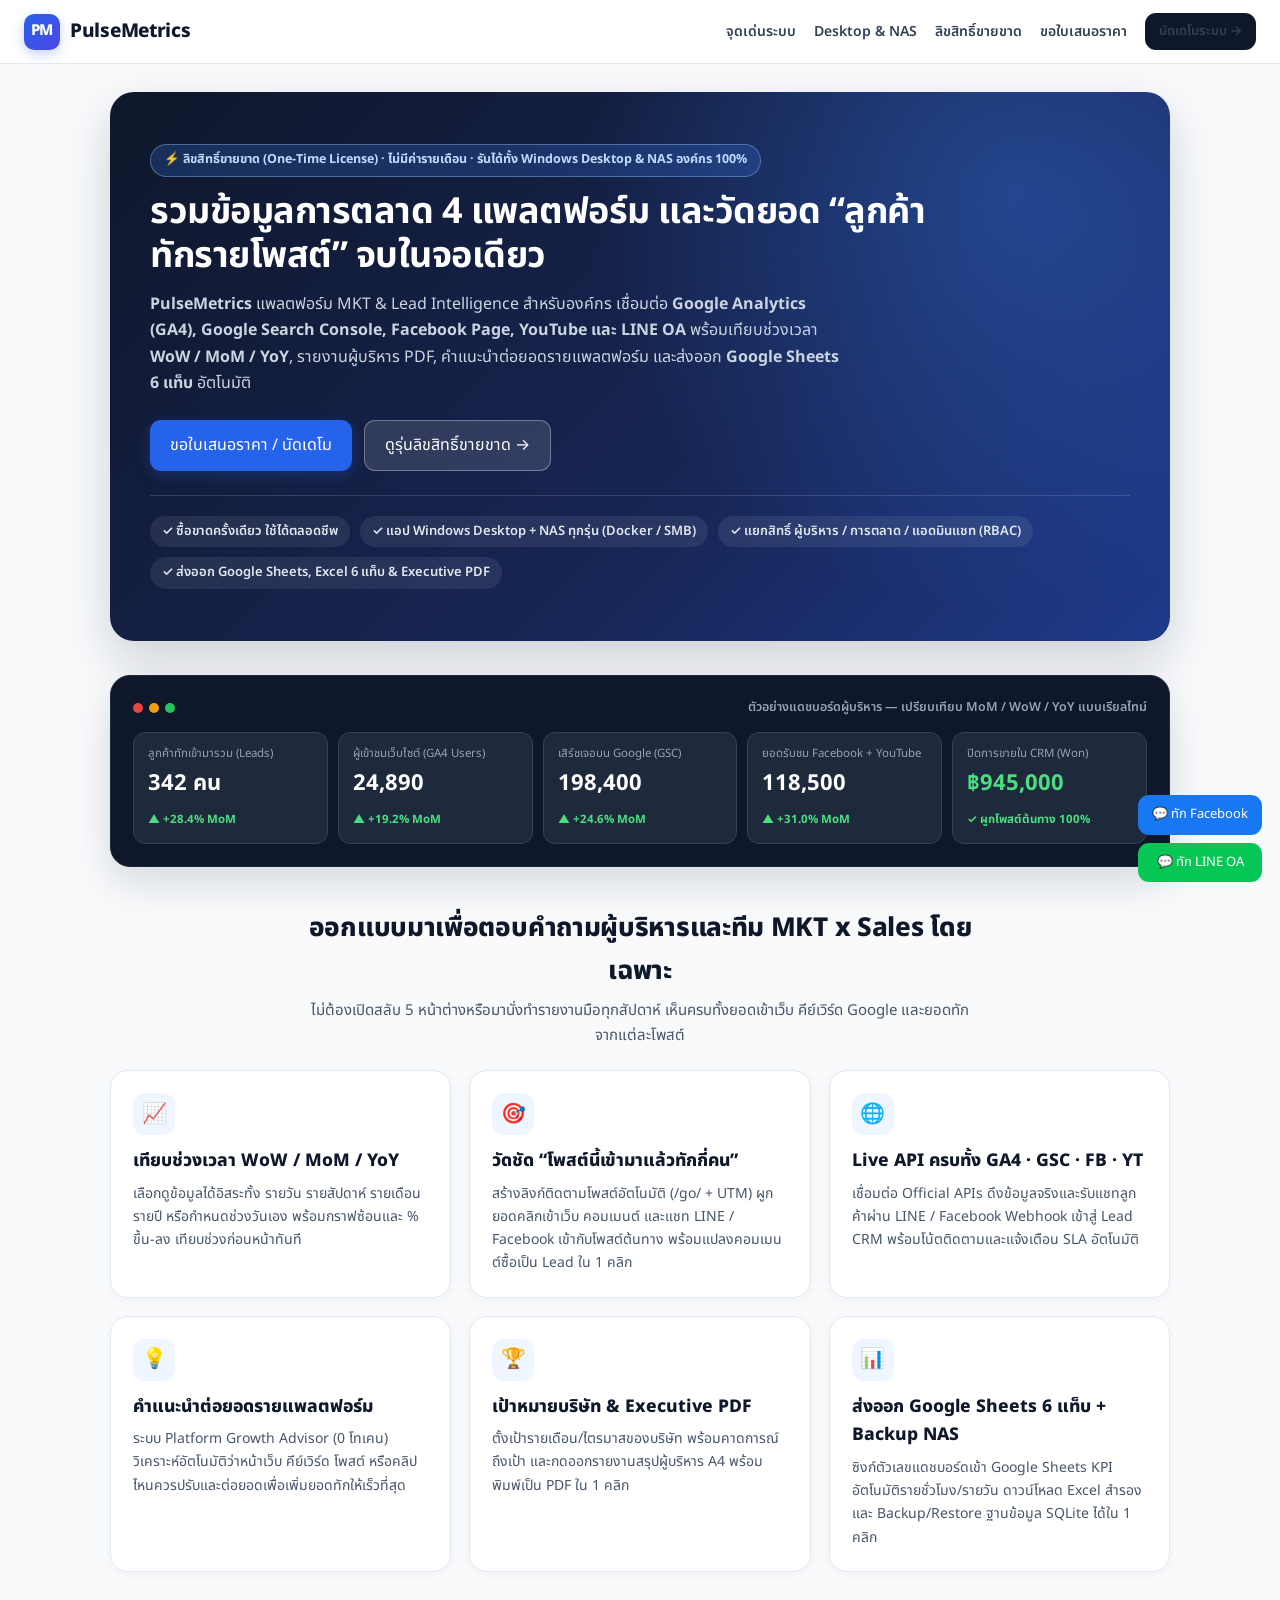
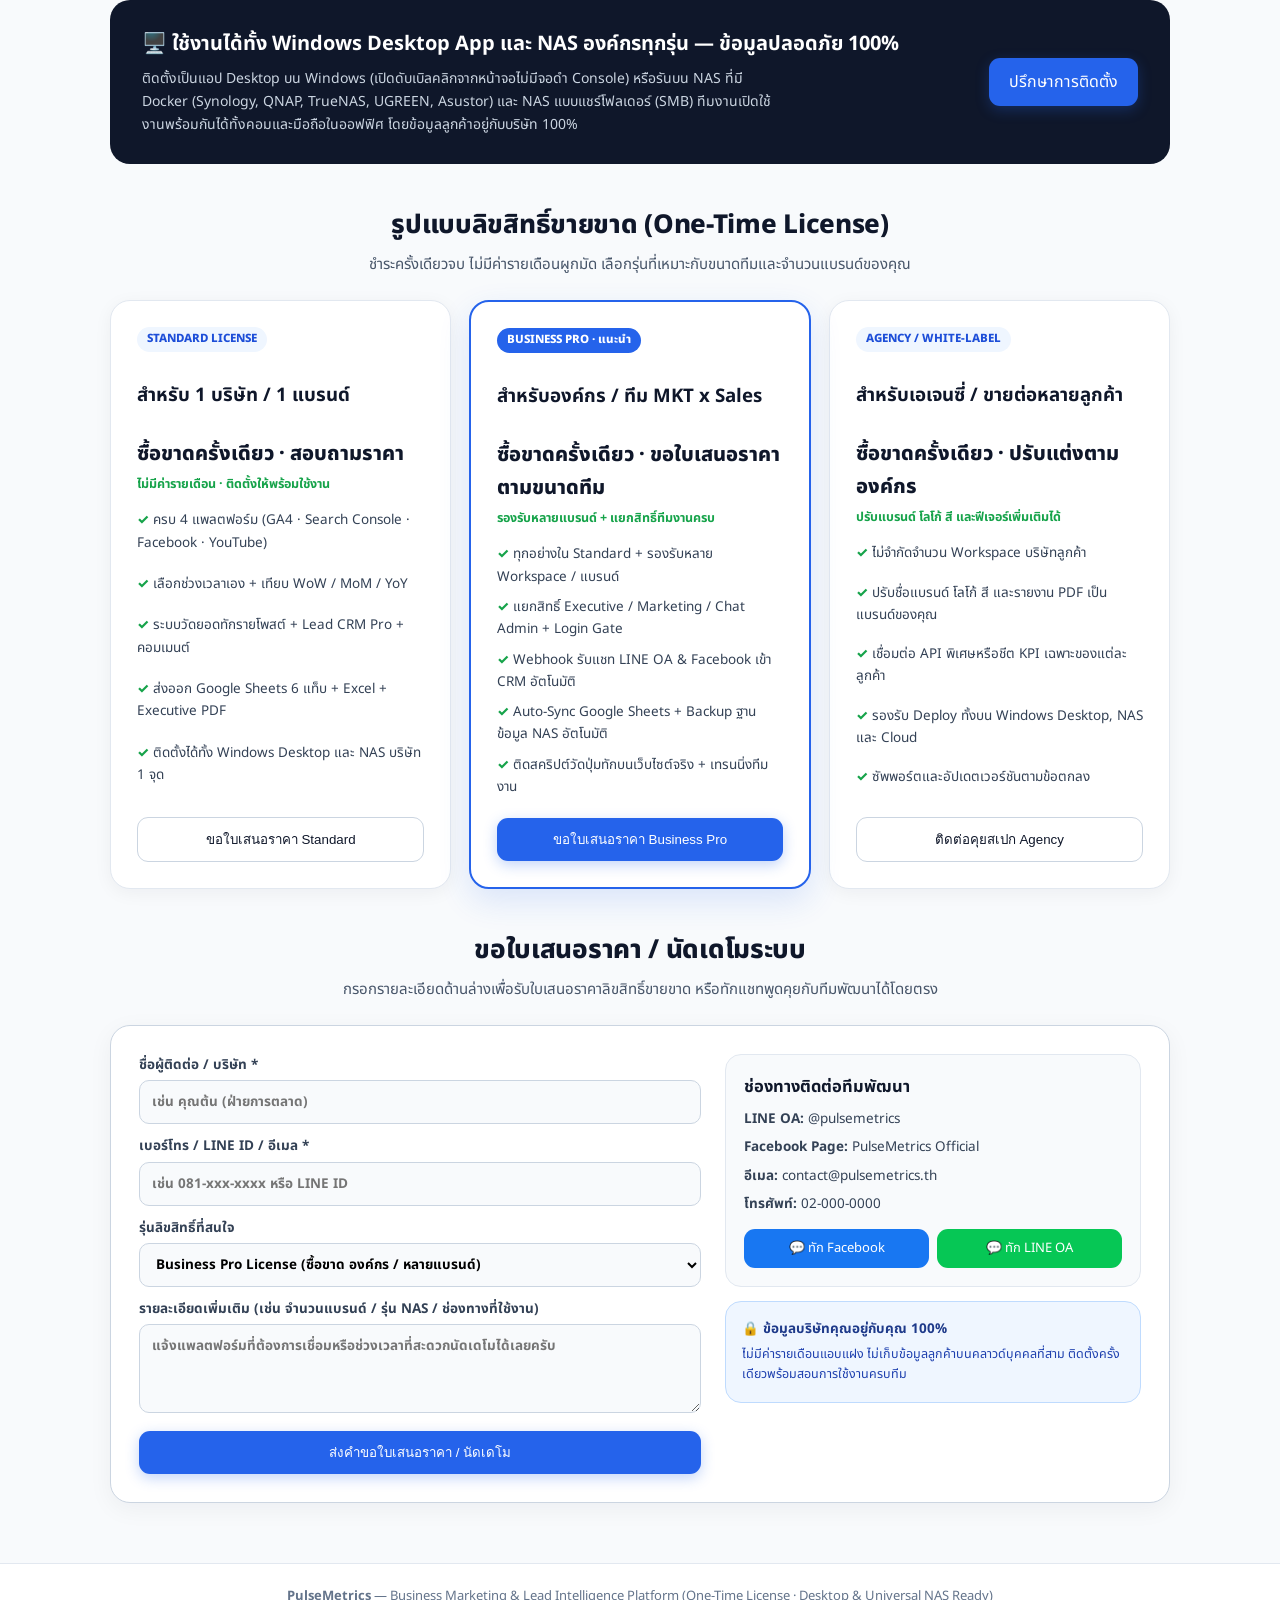
==== index.html @ 60bc8f38 "PulseMetrics v2.0.0: Desktop App + Universal NAS + Phase 2 Enterprise + GitHub Pages site" ====
<!doctype html>
<html lang="th">
<head>
<meta charset="utf-8">
<meta name="viewport" content="width=device-width,initial-scale=1">
<title>PulseMetrics — ระบบแดชบอร์ดการตลาดและวัดยอดลูกค้าทักสำหรับองค์กร (ลิขสิทธิ์ขายขาด)</title>
<meta name="description" content="PulseMetrics แพลตฟอร์ม B2B Marketing & Lead Intelligence ลิขสิทธิ์ขายขาด รวม GA4, Google Search Console, Facebook Page, YouTube และ LINE OA ติดตั้งได้ทั้ง Windows Desktop และ NAS ทุกรุ่น">
<link href="https://fonts.googleapis.com/css2?family=Inter:wght@500;600;700;800&family=Noto+Sans+Thai:wght@400;500;600;700;800&display=swap" rel="stylesheet">
<script src="./site-config.js"></script>
<style>
:root{--ac:#2563eb}
*{box-sizing:border-box}
body{margin:0;font-family:"Noto Sans Thai","Inter","Segoe UI",sans-serif;color:#0f172a;background:#f8fafc;line-height:1.65}
a{text-decoration:none}
.top{position:sticky;top:0;z-index:30;background:rgba(255,255,255,.94);backdrop-filter:blur(10px);border-bottom:1px solid #e2e8f0;padding:13px 24px;display:flex;align-items:center;justify-content:space-between;gap:14px;flex-wrap:wrap}
.brand{display:flex;align-items:center;gap:10px;font-weight:800;font-size:19px;color:#0f172a;letter-spacing:-.3px}
.logo{width:36px;height:36px;border-radius:10px;background:linear-gradient(135deg,var(--ac),#4f46e5);color:#fff;font-size:15px;font-weight:800;display:grid;place-items:center;box-shadow:0 4px 12px rgba(37,99,235,.28)}
.nav{display:flex;gap:18px;align-items:center;flex-wrap:wrap}
.nav a{color:#334155;font-weight:600;font-size:14px} .nav a:hover{color:var(--ac)}
.btn{display:inline-flex;align-items:center;justify-content:center;gap:8px;padding:11px 20px;border-radius:11px;border:0;font:700 14.5px inherit;cursor:pointer;transition:.15s}
.btn:hover{transform:translateY(-1px)}
.btn-p{background:var(--ac);color:#fff;box-shadow:0 4px 14px rgba(37,99,235,.28)}
.btn-d{background:#0f172a;color:#fff}
.btn-o{background:rgba(255,255,255,.12);color:#fff;border:1px solid rgba(255,255,255,.32)}
.btn-l{background:#fff;color:#0f172a;border:1px solid #cbd5e1}
.btn-f{background:#1877f2;color:#fff} .btn-g{background:#06c755;color:#fff}
.wrap{max-width:1100px;margin:0 auto;padding:28px 20px 60px}

.hero{background:radial-gradient(circle at 85% 18%,rgba(59,130,246,.35),transparent 42%),linear-gradient(135deg,#0f172a 0%,#172554 60%,#1e3a8a 100%);color:#fff;border-radius:24px;padding:52px 40px;margin-bottom:34px;box-shadow:0 20px 50px rgba(15,23,42,.18)}
.pill-hero{display:inline-flex;align-items:center;gap:6px;background:rgba(59,130,246,.22);border:1px solid rgba(147,197,253,.4);color:#bfdbfe;font-size:12.5px;font-weight:700;padding:5px 13px;border-radius:999px;margin-bottom:14px}
.hero h1{margin:0 0 12px;font-size:36px;line-height:1.22;letter-spacing:-.5px;max-width:790px}
.hero p{color:#cbd5e1;font-size:16px;max-width:700px;margin:0 0 24px}
.hero-badges{display:flex;gap:10px;flex-wrap:wrap;margin-top:24px;padding-top:20px;border-top:1px solid rgba(255,255,255,.14);font-size:13px;color:#e2e8f0}
.hero-badges span{background:rgba(255,255,255,.08);padding:5px 12px;border-radius:999px;font-weight:600}
@media(max-width:720px){.hero{padding:32px 22px}.hero h1{font-size:26px}}

.mock{background:#0f172a;border-radius:20px;padding:22px;color:#e2e8f0;margin-bottom:36px;border:1px solid #1e293b;box-shadow:0 16px 40px rgba(15,23,42,.14)}
.mock-hd{display:flex;align-items:center;justify-content:space-between;gap:10px;margin-bottom:14px;flex-wrap:wrap}
.mock-dots{display:flex;gap:6px} .mock-dots i{width:10px;height:10px;border-radius:50%;display:block;background:#334155}
.mock-kpis{display:grid;grid-template-columns:repeat(auto-fit,minmax(175px,1fr));gap:10px}
.mock-k{background:#1e293b;border:1px solid #334155;border-radius:12px;padding:12px 14px}
.mock-k small{display:block;color:#94a3b8;font-size:11.5px}
.mock-k b{display:block;font-size:22px;color:#fff;margin:2px 0}
.mock-k span{font-size:11.5px;color:#4ade80;font-weight:700}

.sec-hd{text-align:center;max-width:680px;margin:40px auto 22px}
.sec-hd h2{margin:0 0 6px;font-size:26px;font-weight:800;letter-spacing:-.3px}
.sec-hd p{margin:0;color:#475569;font-size:15px}

.grid3{display:grid;grid-template-columns:repeat(auto-fit,minmax(290px,1fr));gap:18px;margin-bottom:28px}
.card{background:#fff;border:1px solid #e2e8f0;border-radius:18px;padding:22px;box-shadow:0 2px 12px rgba(15,23,42,.04);display:flex;flex-direction:column}
.card .ic{width:42px;height:42px;border-radius:12px;background:#eff6ff;color:var(--ac);font-size:20px;display:grid;place-items:center;margin-bottom:12px}
.card h3{margin:0 0 6px;font-size:17.5px;font-weight:800}
.card p{margin:0;color:#475569;font-size:14px}

.lic-card{background:#fff;border:1px solid #e2e8f0;border-radius:20px;padding:26px;box-shadow:0 4px 18px rgba(15,23,42,.05);display:flex;flex-direction:column}
.lic-card.pop{border:2px solid var(--ac);box-shadow:0 12px 32px rgba(37,99,235,.14);position:relative}
.lic-tag{display:inline-block;font-size:11.5px;font-weight:800;padding:3px 10px;border-radius:999px;background:#eff6ff;color:#1d4ed8;width:fit-content;margin-bottom:10px}
.lic-price{font-size:20px;font-weight:800;color:#0f172a;margin:8px 0 4px}
.lic-sub{font-size:12.5px;color:#16a34a;font-weight:700;margin-bottom:14px}
.lic-list{list-style:none;padding:0;margin:0 0 20px;display:grid;gap:8px;font-size:13.5px;color:#334155;flex:1}
.lic-list li::before{content:"✓ ";color:#16a34a;font-weight:800}

.nas-band{background:#0f172a;color:#fff;border-radius:20px;padding:28px 32px;display:flex;align-items:center;justify-content:space-between;gap:20px;flex-wrap:wrap;margin:28px 0}
.nas-band h3{margin:0 0 6px;font-size:20px} .nas-band p{margin:0;color:#cbd5e1;font-size:14px;max-width:640px}

.form-box{background:#fff;border:1px solid #cbd5e1;border-radius:20px;padding:28px;display:grid;grid-template-columns:1.15fr .85fr;gap:24px;box-shadow:0 6px 24px rgba(15,23,42,.05)}
@media(max-width:800px){.form-box{grid-template-columns:1fr}}
label{display:block;font-size:13.5px;font-weight:700;margin-bottom:11px;color:#334155}
input,textarea,select{width:100%;font:inherit;padding:10px 12px;border:1px solid #cbd5e1;border-radius:10px;margin-top:4px;background:#f8fafc}
input:focus,textarea:focus,select:focus{outline:none;border-color:var(--ac);background:#fff}

.result-box{display:none;background:#f0fdf4;border:1px solid #86efac;color:#14532d;border-radius:14px;padding:14px 16px;margin-top:12px;font-size:13.5px}
.foot{border-top:1px solid #e2e8f0;padding:22px 20px;text-align:center;color:#64748b;font-size:13px;background:#fff}
.float-chat{position:fixed;right:18px;bottom:18px;display:flex;flex-direction:column;gap:8px;z-index:40}
.toast{position:fixed;left:50%;bottom:24px;transform:translateX(-50%);background:#0f172a;color:#fff;padding:11px 18px;border-radius:12px;font-size:14px;font-weight:600;display:none;z-index:50;box-shadow:0 12px 30px rgba(0,0,0,.3)}
</style>
</head>
<body>
<header class="top">
  <a class="brand" id="topBrand" href="#top"><span class="logo">PM</span> PulseMetrics</a>
  <nav class="nav">
    <a href="#features">จุดเด่นระบบ</a>
    <a href="#nas">Desktop &amp; NAS</a>
    <a href="#license">ลิขสิทธิ์ขายขาด</a>
    <a href="#contact">ขอใบเสนอราคา</a>
    <a class="btn btn-d" id="navDemoBtn" style="padding:8px 14px;font-size:13px" href="#contact">นัดเดโมระบบ →</a>
  </nav>
</header>

<div class="wrap" id="top">
  <section class="hero">
    <div class="pill-hero">⚡ ลิขสิทธิ์ขายขาด (One-Time License) · ไม่มีค่ารายเดือน · รันได้ทั้ง Windows Desktop &amp; NAS องค์กร 100%</div>
    <h1>รวมข้อมูลการตลาด 4 แพลตฟอร์ม และวัดยอด “ลูกค้าทักรายโพสต์” จบในจอเดียว</h1>
    <p><b id="heroBrand">PulseMetrics</b> แพลตฟอร์ม MKT &amp; Lead Intelligence สำหรับองค์กร เชื่อมต่อ <b>Google Analytics (GA4), Google Search Console, Facebook Page, YouTube และ LINE OA</b> พร้อมเทียบช่วงเวลา <b>WoW / MoM / YoY</b>, รายงานผู้บริหาร PDF, คำแนะนำต่อยอดรายแพลตฟอร์ม และส่งออก <b>Google Sheets 6 แท็บ</b> อัตโนมัติ</p>
    <div style="display:flex;gap:12px;flex-wrap:wrap">
      <a class="btn btn-p" href="#contact">ขอใบเสนอราคา / นัดเดโม</a>
      <a class="btn btn-o" id="heroDemoBtn" href="#license">ดูรุ่นลิขสิทธิ์ขายขาด →</a>
    </div>
    <div class="hero-badges">
      <span>✓ ซื้อขาดครั้งเดียว ใช้ได้ตลอดชีพ</span>
      <span>✓ แอป Windows Desktop + NAS ทุกรุ่น (Docker / SMB)</span>
      <span>✓ แยกสิทธิ์ ผู้บริหาร / การตลาด / แอดมินแชท (RBAC)</span>
      <span>✓ ส่งออก Google Sheets, Excel 6 แท็บ &amp; Executive PDF</span>
    </div>
  </section>

  <section class="mock">
    <div class="mock-hd">
      <div class="mock-dots"><i style="background:#ef4444"></i><i style="background:#f59e0b"></i><i style="background:#22c55e"></i></div>
      <div style="font-size:12.5px;color:#94a3b8;font-weight:600">ตัวอย่างแดชบอร์ดผู้บริหาร — เปรียบเทียบ MoM / WoW / YoY แบบเรียลไทม์</div>
    </div>
    <div class="mock-kpis">
      <div class="mock-k"><small>ลูกค้าทักเข้ามารวม (Leads)</small><b>342 คน</b><span>▲ +28.4% MoM</span></div>
      <div class="mock-k"><small>ผู้เข้าชมเว็บไซต์ (GA4 Users)</small><b>24,890</b><span>▲ +19.2% MoM</span></div>
      <div class="mock-k"><small>เสิร์ชเจอบน Google (GSC)</small><b>198,400</b><span>▲ +24.6% MoM</span></div>
      <div class="mock-k"><small>ยอดรับชม Facebook + YouTube</small><b>118,500</b><span>▲ +31.0% MoM</span></div>
      <div class="mock-k"><small>ปิดการขายใน CRM (Won)</small><b style="color:#4ade80">฿945,000</b><span>✓ ผูกโพสต์ต้นทาง 100%</span></div>
    </div>
  </section>

  <div class="sec-hd" id="features">
    <h2>ออกแบบมาเพื่อตอบคำถามผู้บริหารและทีม MKT x Sales โดยเฉพาะ</h2>
    <p>ไม่ต้องเปิดสลับ 5 หน้าต่างหรือมานั่งทำรายงานมือทุกสัปดาห์ เห็นครบทั้งยอดเข้าเว็บ คีย์เวิร์ด Google และยอดทักจากแต่ละโพสต์</p>
  </div>
  <div class="grid3">
    <div class="card"><div class="ic">📈</div><h3>เทียบช่วงเวลา WoW / MoM / YoY</h3><p>เลือกดูข้อมูลได้อิสระทั้ง รายวัน รายสัปดาห์ รายเดือน รายปี หรือกำหนดช่วงวันเอง พร้อมกราฟซ้อนและ % ขึ้น-ลง เทียบช่วงก่อนหน้าทันที</p></div>
    <div class="card"><div class="ic">🎯</div><h3>วัดชัด “โพสต์นี้เข้ามาแล้วทักกี่คน”</h3><p>สร้างลิงก์ติดตามโพสต์อัตโนมัติ (/go/ + UTM) ผูกยอดคลิกเข้าเว็บ คอมเมนต์ และแชท LINE / Facebook เข้ากับโพสต์ต้นทาง พร้อมแปลงคอมเมนต์ซื้อเป็น Lead ใน 1 คลิก</p></div>
    <div class="card"><div class="ic">🌐</div><h3>Live API ครบทั้ง GA4 · GSC · FB · YT</h3><p>เชื่อมต่อ Official APIs ดึงข้อมูลจริงและรับแชทลูกค้าผ่าน LINE / Facebook Webhook เข้าสู่ Lead CRM พร้อมโน้ตติดตามและแจ้งเตือน SLA อัตโนมัติ</p></div>
    <div class="card"><div class="ic">💡</div><h3>คำแนะนำต่อยอดรายแพลตฟอร์ม</h3><p>ระบบ Platform Growth Advisor (0 โทเคน) วิเคราะห์อัตโนมัติว่าหน้าเว็บ คีย์เวิร์ด โพสต์ หรือคลิปไหนควรปรับและต่อยอดเพื่อเพิ่มยอดทักให้เร็วที่สุด</p></div>
    <div class="card"><div class="ic">🏆</div><h3>เป้าหมายบริษัท &amp; Executive PDF</h3><p>ตั้งเป้ารายเดือน/ไตรมาสของบริษัท พร้อมคาดการณ์ถึงเป้า และกดออกรายงานสรุปผู้บริหาร A4 พร้อมพิมพ์เป็น PDF ใน 1 คลิก</p></div>
    <div class="card"><div class="ic">📊</div><h3>ส่งออก Google Sheets 6 แท็บ + Backup NAS</h3><p>ซิงก์ตัวเลขแดชบอร์ดเข้า Google Sheets KPI อัตโนมัติรายชั่วโมง/รายวัน ดาวน์โหลด Excel สำรอง และ Backup/Restore ฐานข้อมูล SQLite ได้ใน 1 คลิก</p></div>
  </div>

  <section class="nas-band" id="nas">
    <div>
      <h3>🖥️ ใช้งานได้ทั้ง Windows Desktop App และ NAS องค์กรทุกรุ่น — ข้อมูลปลอดภัย 100%</h3>
      <p>ติดตั้งเป็นแอป Desktop บน Windows (เปิดดับเบิลคลิกจากหน้าจอไม่มีจอดำ Console) หรือรันบน NAS ที่มี Docker (Synology, QNAP, TrueNAS, UGREEN, Asustor) และ NAS แบบแชร์โฟลเดอร์ (SMB) ทีมงานเปิดใช้งานพร้อมกันได้ทั้งคอมและมือถือในออฟฟิศ โดยข้อมูลลูกค้าอยู่กับบริษัท 100%</p>
    </div>
    <a class="btn btn-p" href="#contact" onclick="pickEdition('สอบถามการติดตั้งบน Windows Desktop / NAS องค์กร')">ปรึกษาการติดตั้ง</a>
  </section>

  <div class="sec-hd" id="license">
    <h2>รูปแบบลิขสิทธิ์ขายขาด (One-Time License)</h2>
    <p>ชำระครั้งเดียวจบ ไม่มีค่ารายเดือนผูกมัด เลือกรุ่นที่เหมาะกับขนาดทีมและจำนวนแบรนด์ของคุณ</p>
  </div>
  <div class="grid3">
    <div class="lic-card">
      <span class="lic-tag">STANDARD LICENSE</span>
      <h3>สำหรับ 1 บริษัท / 1 แบรนด์</h3>
      <div class="lic-price">ซื้อขาดครั้งเดียว · สอบถามราคา</div>
      <div class="lic-sub">ไม่มีค่ารายเดือน · ติดตั้งให้พร้อมใช้งาน</div>
      <ul class="lic-list">
        <li>ครบ 4 แพลตฟอร์ม (GA4 · Search Console · Facebook · YouTube)</li>
        <li>เลือกช่วงเวลาเอง + เทียบ WoW / MoM / YoY</li>
        <li>ระบบวัดยอดทักรายโพสต์ + Lead CRM Pro + คอมเมนต์</li>
        <li>ส่งออก Google Sheets 6 แท็บ + Excel + Executive PDF</li>
        <li>ติดตั้งได้ทั้ง Windows Desktop และ NAS บริษัท 1 จุด</li>
      </ul>
      <button class="btn btn-l" style="width:100%" onclick="pickEdition('Standard License (ซื้อขาด 1 บริษัท)')">ขอใบเสนอราคา Standard</button>
    </div>

    <div class="lic-card pop">
      <span class="lic-tag" style="background:var(--ac);color:#fff">BUSINESS PRO · แนะนำ</span>
      <h3>สำหรับองค์กร / ทีม MKT x Sales</h3>
      <div class="lic-price">ซื้อขาดครั้งเดียว · ขอใบเสนอราคาตามขนาดทีม</div>
      <div class="lic-sub">รองรับหลายแบรนด์ + แยกสิทธิ์ทีมงานครบ</div>
      <ul class="lic-list">
        <li>ทุกอย่างใน Standard + รองรับหลาย Workspace / แบรนด์</li>
        <li>แยกสิทธิ์ Executive / Marketing / Chat Admin + Login Gate</li>
        <li>Webhook รับแชท LINE OA &amp; Facebook เข้า CRM อัตโนมัติ</li>
        <li>Auto-Sync Google Sheets + Backup ฐานข้อมูล NAS อัตโนมัติ</li>
        <li>ติดสคริปต์วัดปุ่มทักบนเว็บไซต์จริง + เทรนนิ่งทีมงาน</li>
      </ul>
      <button class="btn btn-p" style="width:100%" onclick="pickEdition('Business Pro License (ซื้อขาด องค์กร / หลายแบรนด์)')">ขอใบเสนอราคา Business Pro</button>
    </div>

    <div class="lic-card">
      <span class="lic-tag">AGENCY / WHITE-LABEL</span>
      <h3>สำหรับเอเจนซี่ / ขายต่อหลายลูกค้า</h3>
      <div class="lic-price">ซื้อขาดครั้งเดียว · ปรับแต่งตามองค์กร</div>
      <div class="lic-sub">ปรับแบรนด์ โลโก้ สี และฟีเจอร์เพิ่มเติมได้</div>
      <ul class="lic-list">
        <li>ไม่จำกัดจำนวน Workspace บริษัทลูกค้า</li>
        <li>ปรับชื่อแบรนด์ โลโก้ สี และรายงาน PDF เป็นแบรนด์ของคุณ</li>
        <li>เชื่อมต่อ API พิเศษหรือชีต KPI เฉพาะของแต่ละลูกค้า</li>
        <li>รองรับ Deploy ทั้งบน Windows Desktop, NAS และ Cloud</li>
        <li>ซัพพอร์ตและอัปเดตเวอร์ชันตามข้อตกลง</li>
      </ul>
      <button class="btn btn-l" style="width:100%" onclick="pickEdition('Agency / White-Label License (ซื้อขาด)')">ติดต่อคุยสเปก Agency</button>
    </div>
  </div>

  <div class="sec-hd" id="contact">
    <h2>ขอใบเสนอราคา / นัดเดโมระบบ</h2>
    <p>กรอกรายละเอียดด้านล่างเพื่อรับใบเสนอราคาลิขสิทธิ์ขายขาด หรือทักแชทพูดคุยกับทีมพัฒนาได้โดยตรง</p>
  </div>
  <div class="form-box">
    <div>
      <label>ชื่อผู้ติดต่อ / บริษัท *<input id="cName" placeholder="เช่น คุณต้น (ฝ่ายการตลาด)"></label>
      <label>เบอร์โทร / LINE ID / อีเมล *<input id="cContact" placeholder="เช่น 081-xxx-xxxx หรือ LINE ID"></label>
      <label>รุ่นลิขสิทธิ์ที่สนใจ
        <select id="cEdition">
          <option value="Standard License (ซื้อขาด 1 บริษัท)">Standard License (ซื้อขาด 1 บริษัท)</option>
          <option value="Business Pro License (ซื้อขาด องค์กร / หลายแบรนด์)" selected>Business Pro License (ซื้อขาด องค์กร / หลายแบรนด์)</option>
          <option value="Agency / White-Label License (ซื้อขาด)">Agency / White-Label License (ซื้อขาด)</option>
          <option value="สอบถามการติดตั้งบน Windows Desktop / NAS องค์กร">สอบถามการติดตั้งบน Windows Desktop / NAS องค์กร</option>
        </select>
      </label>
      <label>รายละเอียดเพิ่มเติม (เช่น จำนวนแบรนด์ / รุ่น NAS / ช่องทางที่ใช้งาน)<textarea id="cMsg" rows="3" placeholder="แจ้งแพลตฟอร์มที่ต้องการเชื่อมหรือช่วงเวลาที่สะดวกนัดเดโมได้เลยครับ"></textarea></label>
      <button class="btn btn-p" id="cBtn" style="width:100%" onclick="submitLead()">ส่งคำขอใบเสนอราคา / นัดเดโม</button>
      <div class="result-box" id="resBox"></div>
    </div>
    <div style="display:flex;flex-direction:column;gap:14px">
      <div style="background:#f8fafc;border:1px solid #e2e8f0;border-radius:16px;padding:18px">
        <h3 style="margin:0 0 8px;font-size:16.5px">ช่องทางติดต่อทีมพัฒนา</h3>
        <div style="font-size:13.5px;color:#334155;display:grid;gap:6px">
          <div><b>LINE OA:</b> <span id="ctLine">@pulsemetrics</span></div>
          <div><b>Facebook Page:</b> <span id="ctFb">PulseMetrics Official</span></div>
          <div><b>อีเมล:</b> <span id="ctEmail">contact@pulsemetrics.th</span></div>
          <div><b>โทรศัพท์:</b> <span id="ctPhone">02-000-0000</span></div>
        </div>
        <div style="display:flex;gap:8px;margin-top:14px;flex-wrap:wrap">
          <a class="btn btn-f" id="btnFb" style="flex:1;padding:9px 12px;font-size:13px" href="https://www.facebook.com/" target="_blank">💬 ทัก Facebook</a>
          <a class="btn btn-g" id="btnLine" style="flex:1;padding:9px 12px;font-size:13px" href="https://line.me/" target="_blank">💬 ทัก LINE OA</a>
        </div>
      </div>

      <div style="background:#eff6ff;border:1px solid #bfdbfe;border-radius:16px;padding:16px">
        <b style="font-size:13.5px;color:#1e3a8a;display:block;margin-bottom:4px">🔒 ข้อมูลบริษัทคุณอยู่กับคุณ 100%</b>
        <div style="font-size:12.5px;color:#1e40af">ไม่มีค่ารายเดือนแอบแฝง ไม่เก็บข้อมูลลูกค้าบนคลาวด์บุคคลที่สาม ติดตั้งครั้งเดียวพร้อมสอนการใช้งานครบทีม</div>
      </div>
    </div>
  </div>
</div>

<footer class="foot" id="footTxt">
  <b>PulseMetrics</b> — Business Marketing &amp; Lead Intelligence Platform (One-Time License · Desktop &amp; Universal NAS Ready)
</footer>

<div class="float-chat">
  <a class="btn btn-f" id="flFb" style="padding:9px 14px;font-size:13px" href="https://www.facebook.com/" target="_blank">💬 ทัก Facebook</a>
  <a class="btn btn-g" id="flLine" style="padding:9px 14px;font-size:13px" href="https://line.me/" target="_blank">💬 ทัก LINE OA</a>
</div>
<div class="toast" id="tst"></div>

<script>
const CFG = Object.assign({
  brandName: 'PulseMetrics', brandLogo: 'PM', accentColor: '#2563eb',
  lineId: '@pulsemetrics', lineUrl: 'https://line.me/', fbName: 'PulseMetrics Official',
  fbUrl: 'https://www.facebook.com/', email: 'contact@pulsemetrics.th', phone: '02-000-0000',
  apiBase: '', workspaceId: 1
}, window.PM_SITE_CONFIG || {});

const qs = new URLSearchParams(location.search);
const utm = {
  utm_source: qs.get('utm_source') || '',
  utm_medium: qs.get('utm_medium') || '',
  utm_campaign: qs.get('utm_campaign') || '',
};

(function applyConfig() {
  if (CFG.accentColor) document.documentElement.style.setProperty('--ac', CFG.accentColor);
  document.title = CFG.brandName + ' — ระบบแดชบอร์ดการตลาดและวัดยอดลูกค้าทักสำหรับองค์กร (ลิขสิทธิ์ขายขาด)';
  document.getElementById('topBrand').innerHTML = `<span class="logo">${CFG.brandLogo}</span> ${CFG.brandName}`;
  document.getElementById('heroBrand').textContent = CFG.brandName;
  document.getElementById('ctLine').textContent = CFG.lineId;
  document.getElementById('ctFb').textContent = CFG.fbName;
  document.getElementById('ctEmail').textContent = CFG.email;
  document.getElementById('ctPhone').textContent = CFG.phone;
  document.getElementById('btnLine').href = CFG.lineUrl;
  document.getElementById('flLine').href = CFG.lineUrl;
  document.getElementById('btnFb').href = CFG.fbUrl;
  document.getElementById('flFb').href = CFG.fbUrl;
  document.getElementById('footTxt').innerHTML = `<b>${CFG.brandName}</b> — ${CFG.brandTagline || 'Business Marketing & Lead Intelligence Platform'} (One-Time License · Desktop &amp; Universal NAS Ready)`;

  if (CFG.apiBase) {
    const base = CFG.apiBase.replace(/\/+$/, '');
    document.getElementById('navDemoBtn').href = base + '/';
    document.getElementById('navDemoBtn').textContent = 'เปิดแดชบอร์ด Demo →';
    document.getElementById('heroDemoBtn').href = base + '/';
    document.getElementById('heroDemoBtn').textContent = 'ทดลองเล่นแดชบอร์ดจริง (Live Demo) →';
    fetch(base + '/api/track', {
      method: 'POST', headers: { 'Content-Type': 'application/json' }, keepalive: true,
      body: JSON.stringify({
        workspace_id: CFG.workspaceId || 1, event_type: 'pageview', path: location.pathname,
        title: document.title, utm_source: utm.utm_source, utm_medium: utm.utm_medium,
        utm_campaign: utm.utm_campaign, tracking_code: utm.utm_campaign, referrer: document.referrer || ''
      })
    }).catch(() => {});
  }
})();

function showT(m) {
  const t = document.getElementById('tst');
  t.textContent = m; t.style.display = 'block';
  setTimeout(() => t.style.display = 'none', 3600);
}

function pickEdition(ed) {
  const sel = document.getElementById('cEdition');
  for (const o of sel.options) { if (o.value === ed) { sel.value = ed; break; } }
  document.getElementById('cMsg').value = 'สนใจ ' + ed + ' ขอใบเสนอราคาและรายละเอียดการติดตั้งครับ';
  document.getElementById('contact').scrollIntoView({ behavior: 'smooth' });
}

async function submitLead() {
  const name = document.getElementById('cName').value.trim();
  const contact = document.getElementById('cContact').value.trim();
  const ed = document.getElementById('cEdition').value;
  const msg = document.getElementById('cMsg').value.trim();
  if (!name || !contact) { showT('กรุณากรอกชื่อและช่องทางติดต่อก่อนครับ'); return; }

  const summary = `ขอใบเสนอราคา ${CFG.brandName}\nผู้ติดต่อ: ${name}\nช่องทางติดต่อ: ${contact}\nรุ่นที่สนใจ: ${ed}\nรายละเอียด: ${msg || '-'}${utm.utm_campaign ? '\nรหัสอ้างอิง: ' + utm.utm_campaign : ''}`;
  const b = document.getElementById('cBtn');
  b.disabled = true; b.textContent = 'กำลังส่งข้อมูล…';

  let sentToApi = false;
  if (CFG.apiBase) {
    try {
      const r = await fetch(CFG.apiBase.replace(/\/+$/, '') + '/api/track', {
        method: 'POST', headers: { 'Content-Type': 'application/json' },
        body: JSON.stringify({
          workspace_id: CFG.workspaceId || 1, event_type: 'form_submit', path: '/contact',
          utm_source: utm.utm_source, utm_medium: utm.utm_medium, utm_campaign: utm.utm_campaign,
          tracking_code: utm.utm_campaign,
          meta: { name, contact, message: `[${ed}] ${msg || 'ขอใบเสนอราคาลิขสิทธิ์ขายขาด'}` }
        })
      }).then(x => x.json());
      sentToApi = !!(r && r.ok);
    } catch (e) {}
  }

  b.disabled = false; b.textContent = 'ส่งคำขอใบเสนอราคา / นัดเดโม';
  const box = document.getElementById('resBox');
  const mailHref = `mailto:${encodeURIComponent(CFG.email)}?subject=${encodeURIComponent('ขอใบเสนอราคา ' + CFG.brandName + ' — ' + name)}&body=${encodeURIComponent(summary)}`;
  box.style.display = 'block';
  box.innerHTML = sentToApi
    ? `<b>✓ ส่งคำขอใบเสนอราคาเข้าสู่ระบบ ${CFG.brandName} CRM เรียบร้อยแล้ว!</b><div style="margin-top:6px">ทีมงานจะติดต่อกลับทาง <b>${contact}</b> โดยเร็วที่สุด หรือทักด่วนทาง LINE ได้ทันที</div>`
    : `<b>✓ เตรียมข้อความขอใบเสนอราคาเรียบร้อยแล้ว!</b>
       <div style="margin:6px 0 10px">กดปุ่มด้านล่างเพื่อส่งให้ทีมงานทางอีเมล หรือคัดลอกข้อความส่งเข้า LINE OA (${CFG.lineId}) ได้เลยครับ</div>
       <div style="display:flex;gap:8px;flex-wrap:wrap">
         <a class="btn btn-p" style="padding:8px 14px;font-size:13px" href="${mailHref}">✉️ ส่งทางอีเมลทันที</a>
         <button class="btn btn-l" style="padding:8px 14px;font-size:13px" onclick="navigator.clipboard.writeText(${JSON.stringify(summary)});showT('คัดลอกข้อความแล้ว นำไปวางใน LINE ได้เลย ✓')">📋 คัดลอกข้อความ</button>
         <a class="btn btn-g" style="padding:8px 14px;font-size:13px" href="${CFG.lineUrl}" target="_blank">💬 เปิด LINE OA</a>
       </div>`;
  showT(sentToApi ? 'ส่งคำขอใบเสนอราคาเข้า CRM แล้ว ✓' : 'สร้างสรุปคำขอใบเสนอราคาแล้ว ✓');
  if (sentToApi) {
    document.getElementById('cName').value = '';
    document.getElementById('cContact').value = '';
    document.getElementById('cMsg').value = '';
  }
}
</script>
</body>
</html>
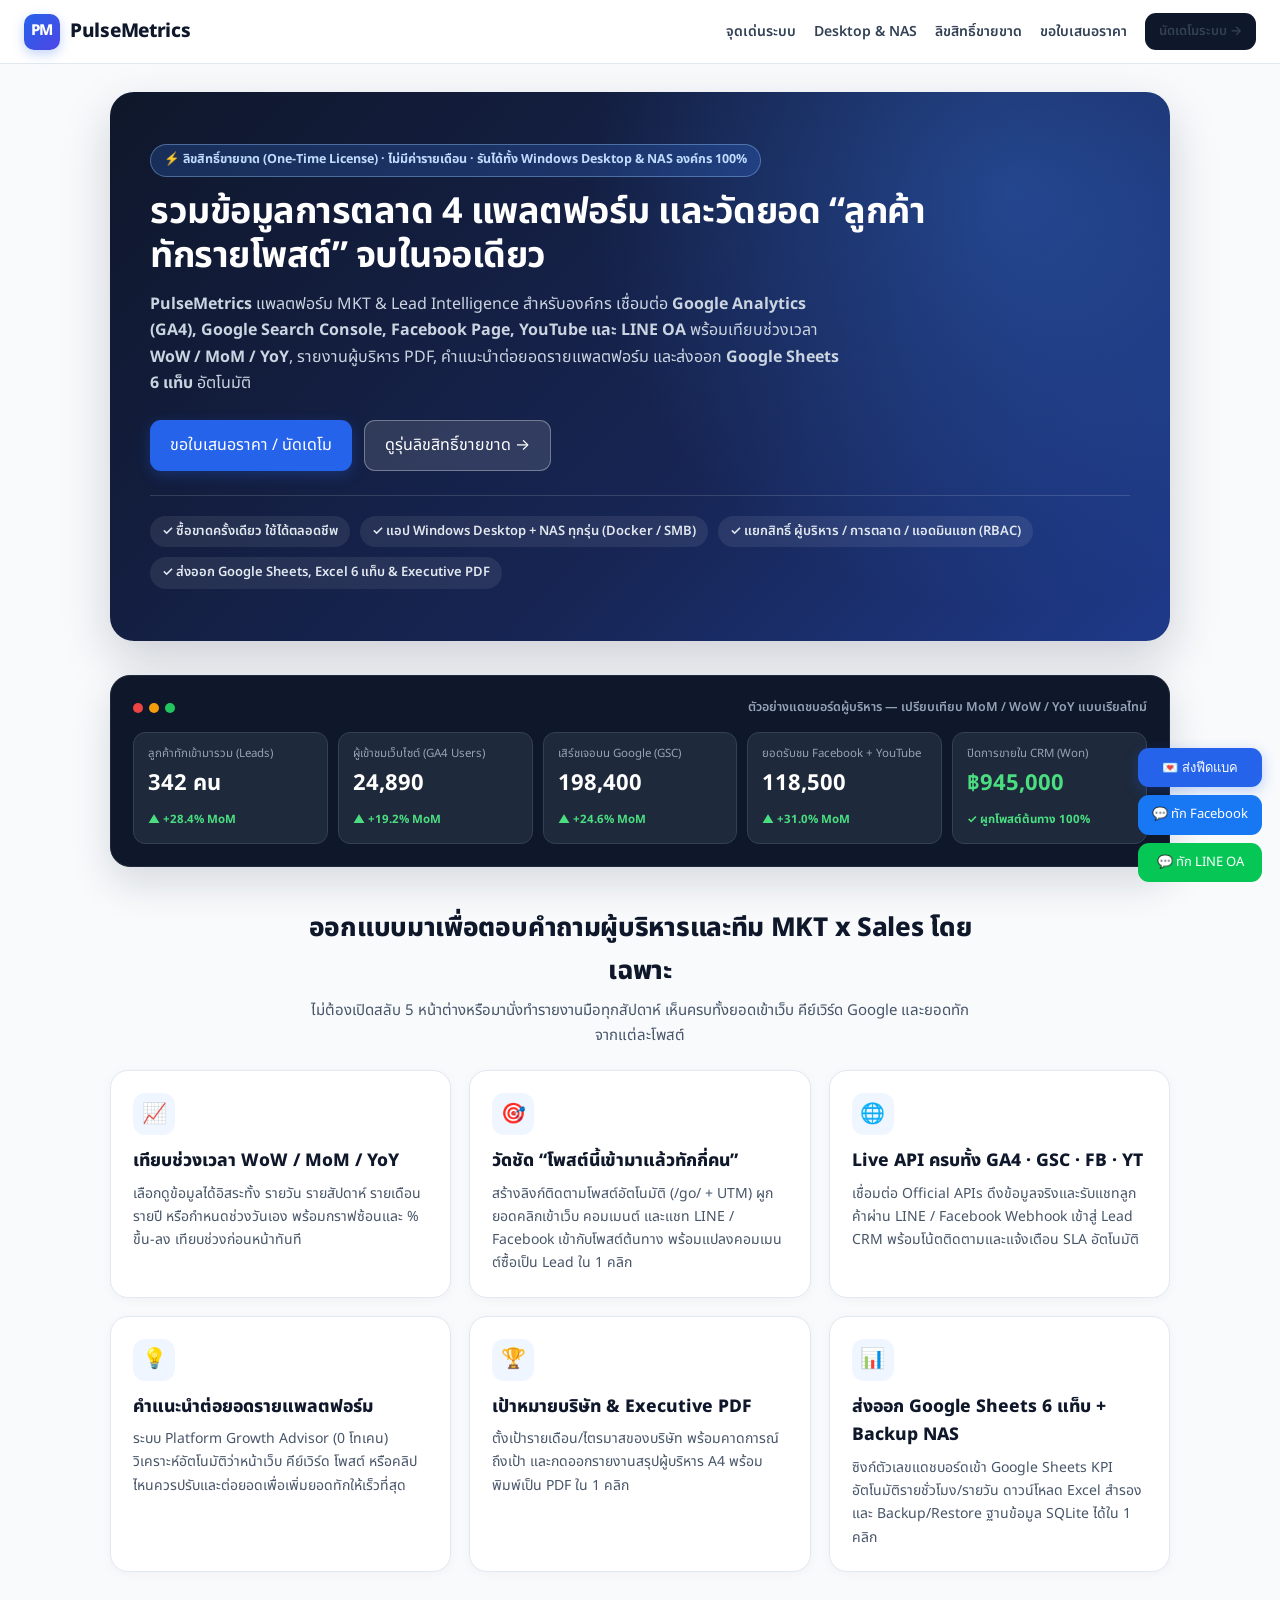
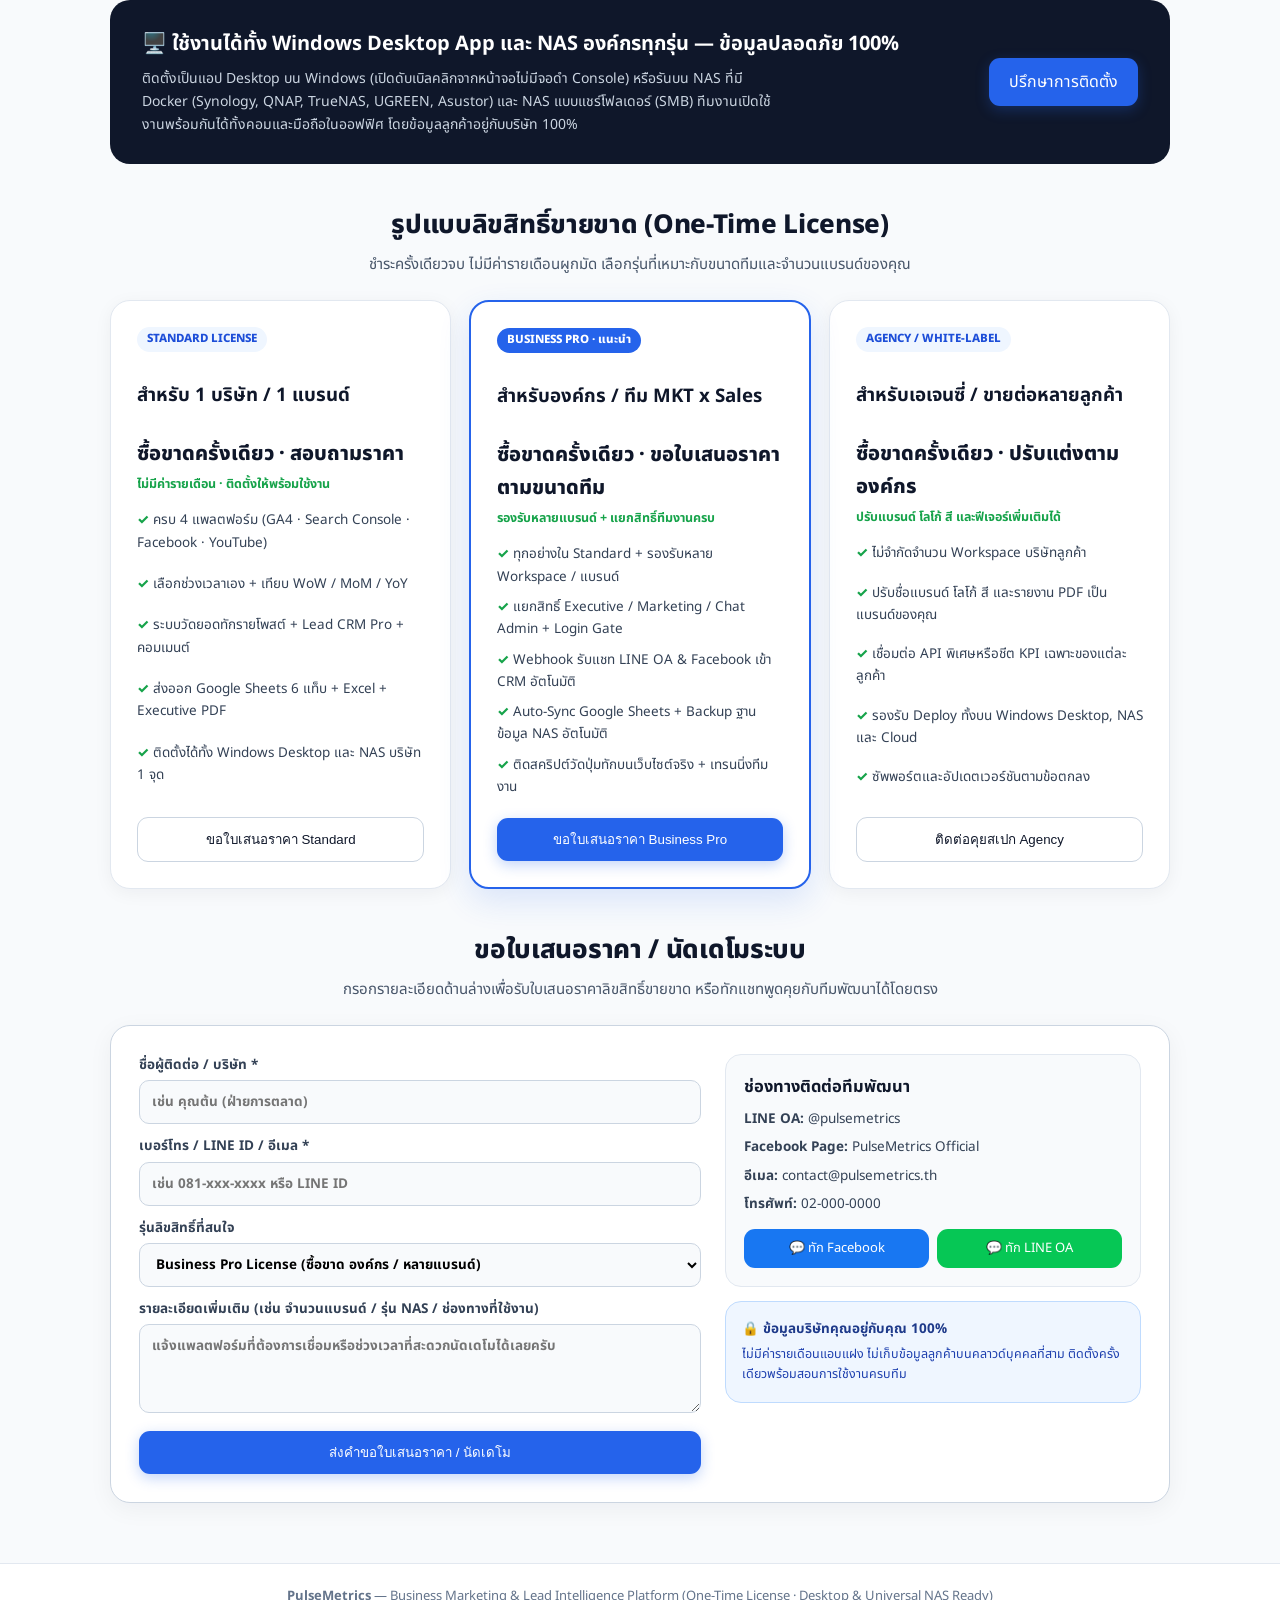
==== commit b3af2191: "PulseMetrics v2.1.0: Feedback Box + Feedback Inbox + Real-Time Toast + Cloud Web Sync" ====
--- a/index.html
+++ b/index.html
@@ -239,8 +239,24 @@
 </footer>
 
 <div class="float-chat">
+  <button class="btn btn-p" style="padding:9px 14px;font-size:13px" onclick="openWebFb()">💌 ส่งฟีดแบค</button>
   <a class="btn btn-f" id="flFb" style="padding:9px 14px;font-size:13px" href="https://www.facebook.com/" target="_blank">💬 ทัก Facebook</a>
   <a class="btn btn-g" id="flLine" style="padding:9px 14px;font-size:13px" href="https://line.me/" target="_blank">💬 ทัก LINE OA</a>
+</div>
+<div id="fbModal" style="position:fixed;inset:0;background:rgba(15,23,42,.58);display:none;place-items:center;padding:18px;z-index:60" onclick="if(event.target===this)this.style.display='none'">
+  <div style="width:min(490px,95vw);background:#fff;border-radius:18px;padding:22px 24px;box-shadow:0 24px 60px rgba(0,0,0,.3)">
+    <div style="display:flex;justify-content:space-between;align-items:center;margin-bottom:8px">
+      <b style="font-size:17px">💌 ส่งฟีดแบค / แนะนำจุดปรับปรุง</b>
+      <button class="btn btn-l" style="padding:5px 11px;font-size:12px" onclick="document.getElementById('fbModal').style.display='none'">ปิด</button>
+    </div>
+    <p style="margin:0 0 12px;color:#475569;font-size:13px">ลองดูหน้าเว็บแล้วชอบตรงไหน หรืออยากให้ปรับปรุงอะไร พิมพ์ส่งให้ทีมพัฒนาได้เลยครับ!</p>
+    <label>ชื่อเล่น / ชื่อผู้ส่ง (ไม่บังคับ)<input id="wfName" placeholder="เช่น เพื่อน / บีม"></label>
+    <label>หมวดหมู่<select id="wfCat"><option value="ux">🎨 ดีไซน์ / ความน่าใช้</option><option value="feature">✨ ฟีเจอร์ที่อยากให้เพิ่ม</option><option value="bug">🐞 แจ้งบั๊ก</option><option value="pricing">💰 ราคา / ลิขสิทธิ์</option></select></label>
+    <label>คะแนนความชอบ<select id="wfRat"><option value="5">⭐⭐⭐⭐⭐ (5/5 ดีมาก)</option><option value="4">⭐⭐⭐⭐ (4/5 ดี)</option><option value="3">⭐⭐⭐ (3/5 พอใช้)</option><option value="2">⭐⭐ (2/5 ควรปรับ)</option><option value="1">⭐ (1/5 ต้องแก้ด่วน)</option></select></label>
+    <label>ข้อความฟีดแบค *<textarea id="wfMsg" rows="3" placeholder="พิมพ์ข้อเสนอแนะได้เลยครับ…"></textarea></label>
+    <button class="btn btn-p" id="wfBtn" style="width:100%" onclick="sendWebFb()">ส่งฟีดแบค</button>
+    <div class="result-box" id="wfRes"></div>
+  </div>
 </div>
 <div class="toast" id="tst"></div>
 
@@ -351,6 +367,58 @@
     document.getElementById('cMsg').value = '';
   }
 }
+
+function openWebFb() {
+  document.getElementById('wfRes').style.display = 'none';
+  document.getElementById('fbModal').style.display = 'grid';
+}
+
+async function sendWebFb() {
+  const msg = document.getElementById('wfMsg').value.trim();
+  if (!msg) { showT('กรุณาพิมพ์ข้อความฟีดแบคก่อนส่งครับ'); return; }
+  const name = document.getElementById('wfName').value.trim() || 'เพื่อน (จากหน้าเว็บ)';
+  const cat = document.getElementById('wfCat').value;
+  const rat = Number(document.getElementById('wfRat').value) || 5;
+  const b = document.getElementById('wfBtn');
+  b.disabled = true; b.textContent = 'กำลังส่งฟีดแบค…';
+
+  let sentDirect = false;
+  const targetUrl = CFG.apiBase ? (CFG.apiBase.replace(/\/+$/, '') + '/api/feedback') : (CFG.feedbackEndpoint || '');
+  if (targetUrl) {
+    try {
+      const r = await fetch(targetUrl, {
+        method: 'POST', headers: { 'Content-Type': 'application/json' },
+        body: JSON.stringify({
+          workspace_id: CFG.workspaceId || 1, source: 'site_web', sender_name: name,
+          category: cat, rating: rat, page_ref: location.href, message: msg
+        })
+      }).then(x => x.json());
+      sentDirect = !!(r && (r.ok || r.id));
+    } catch (e) {}
+  }
+
+  b.disabled = false; b.textContent = 'ส่งฟีดแบค';
+  const box = document.getElementById('wfRes');
+  box.style.display = 'block';
+  if (sentDirect) {
+    document.getElementById('wfMsg').value = '';
+    box.innerHTML = '<b>✓ ส่งฟีดแบคเด้งเข้าแอป PulseMetrics เรียบร้อยแล้ว!</b> ขอบคุณมากครับ';
+    showT('ส่งฟีดแบคเข้าแอปแล้ว ✓');
+    return;
+  }
+
+  const fbText = `[ฟีดแบค ${CFG.brandName}] ${rat}/5 ดาว (${cat})\nผู้ส่ง: ${name}\nหน้า: ${location.href}\nข้อความ: ${msg}`;
+  const ghRepo = CFG.feedbackGithubRepo || 'mailzabaja55-tech/PulseMetrics-site';
+  const ghHref = `https://github.com/${ghRepo}/issues/new?title=${encodeURIComponent('[Feedback] ' + name + ' (' + rat + '/5)')}&body=${encodeURIComponent(fbText)}`;
+  box.innerHTML = `<b>✓ เตรียมฟีดแบคเรียบร้อยแล้ว!</b>
+    <div style="margin:6px 0 10px">กดส่งเข้ากล่องฟีดแบคของแอป (ผ่าน GitHub) หรือคัดลอกส่งทาง LINE ได้ทันทีครับ:</div>
+    <div style="display:flex;gap:8px;flex-wrap:wrap">
+      <a class="btn btn-p" style="padding:8px 13px;font-size:12.5px" href="${ghHref}" target="_blank">🚀 ส่งเข้ากล่องฟีดแบคแอป</a>
+      <button class="btn btn-l" style="padding:8px 13px;font-size:12.5px" onclick="navigator.clipboard.writeText(${JSON.stringify(fbText)});showT('คัดลอกฟีดแบคแล้ว วางส่งให้เพื่อนได้เลย ✓')">📋 คัดลอกข้อความ</button>
+      <a class="btn btn-g" style="padding:8px 13px;font-size:12.5px" href="${CFG.lineUrl}" target="_blank">💬 ส่งทาง LINE</a>
+    </div>`;
+  showT('เตรียมข้อความฟีดแบคแล้ว ✓');
+}
 </script>
 </body>
 </html>
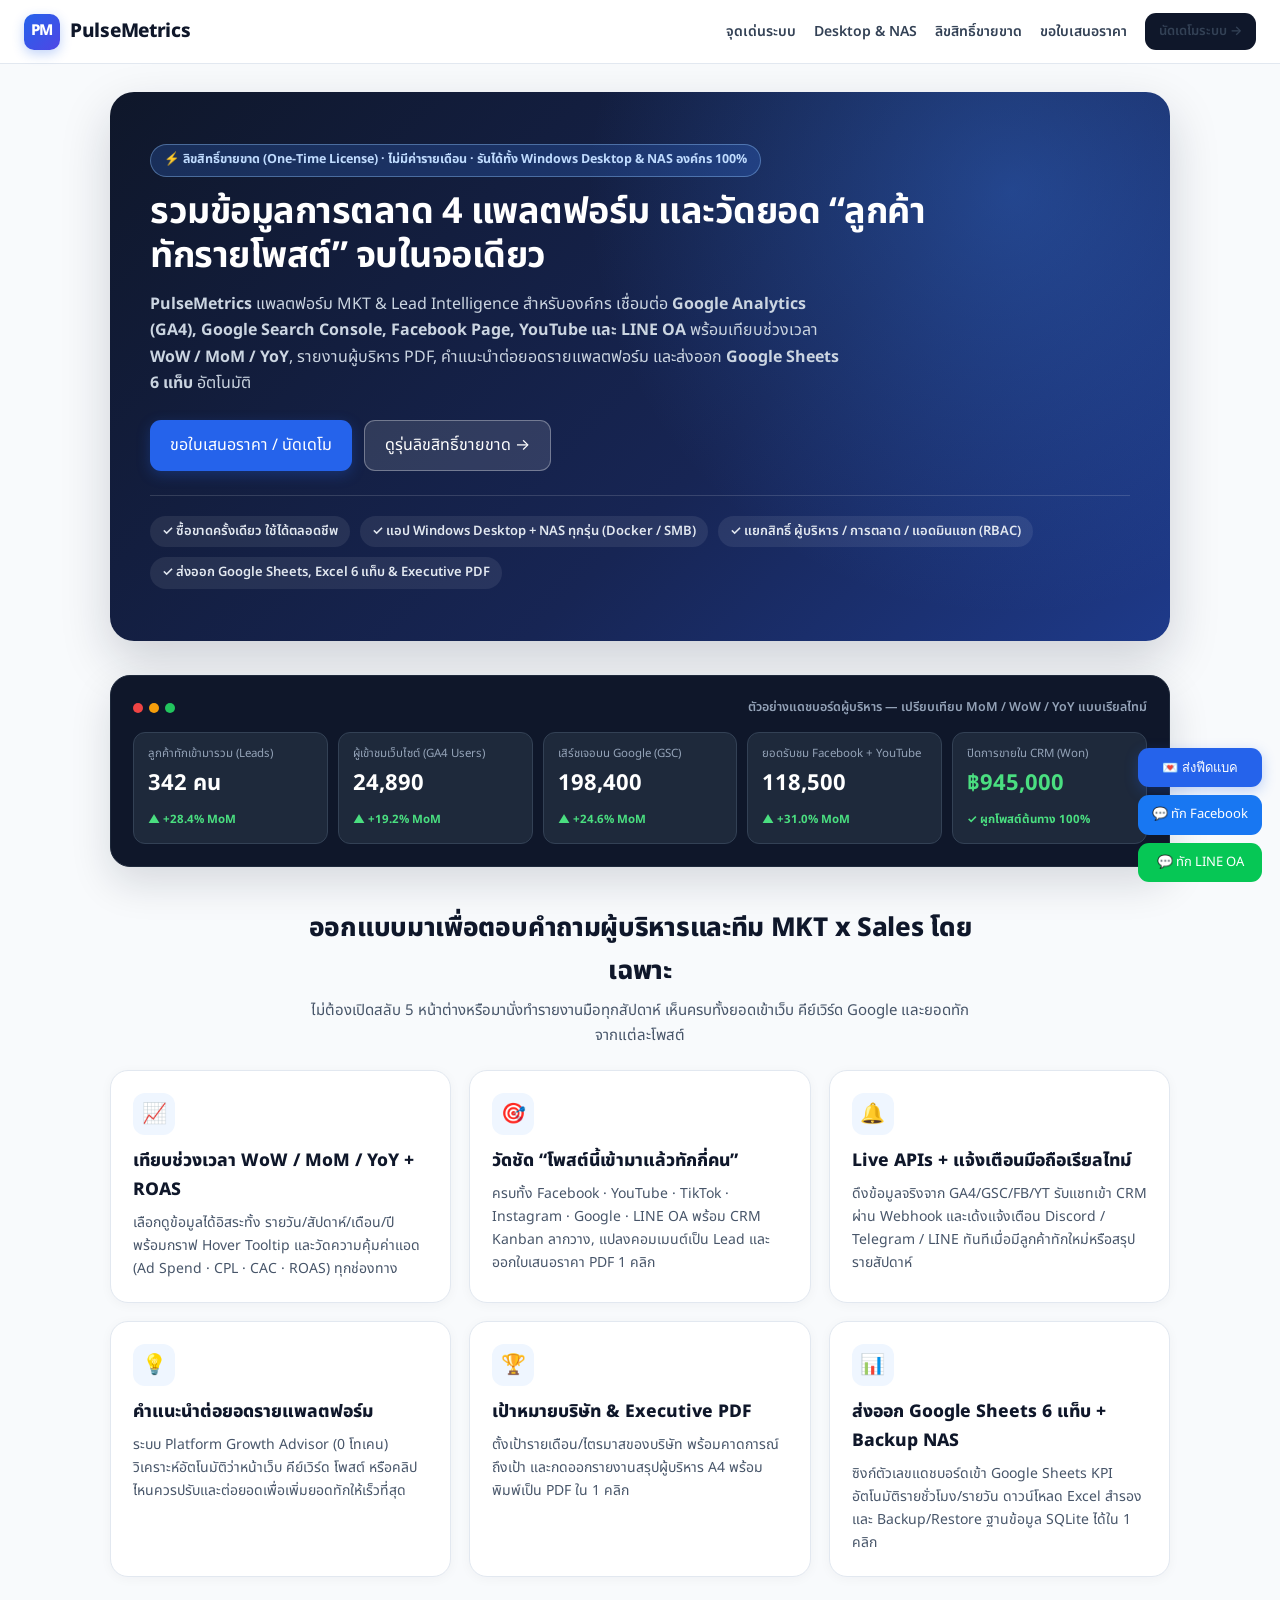
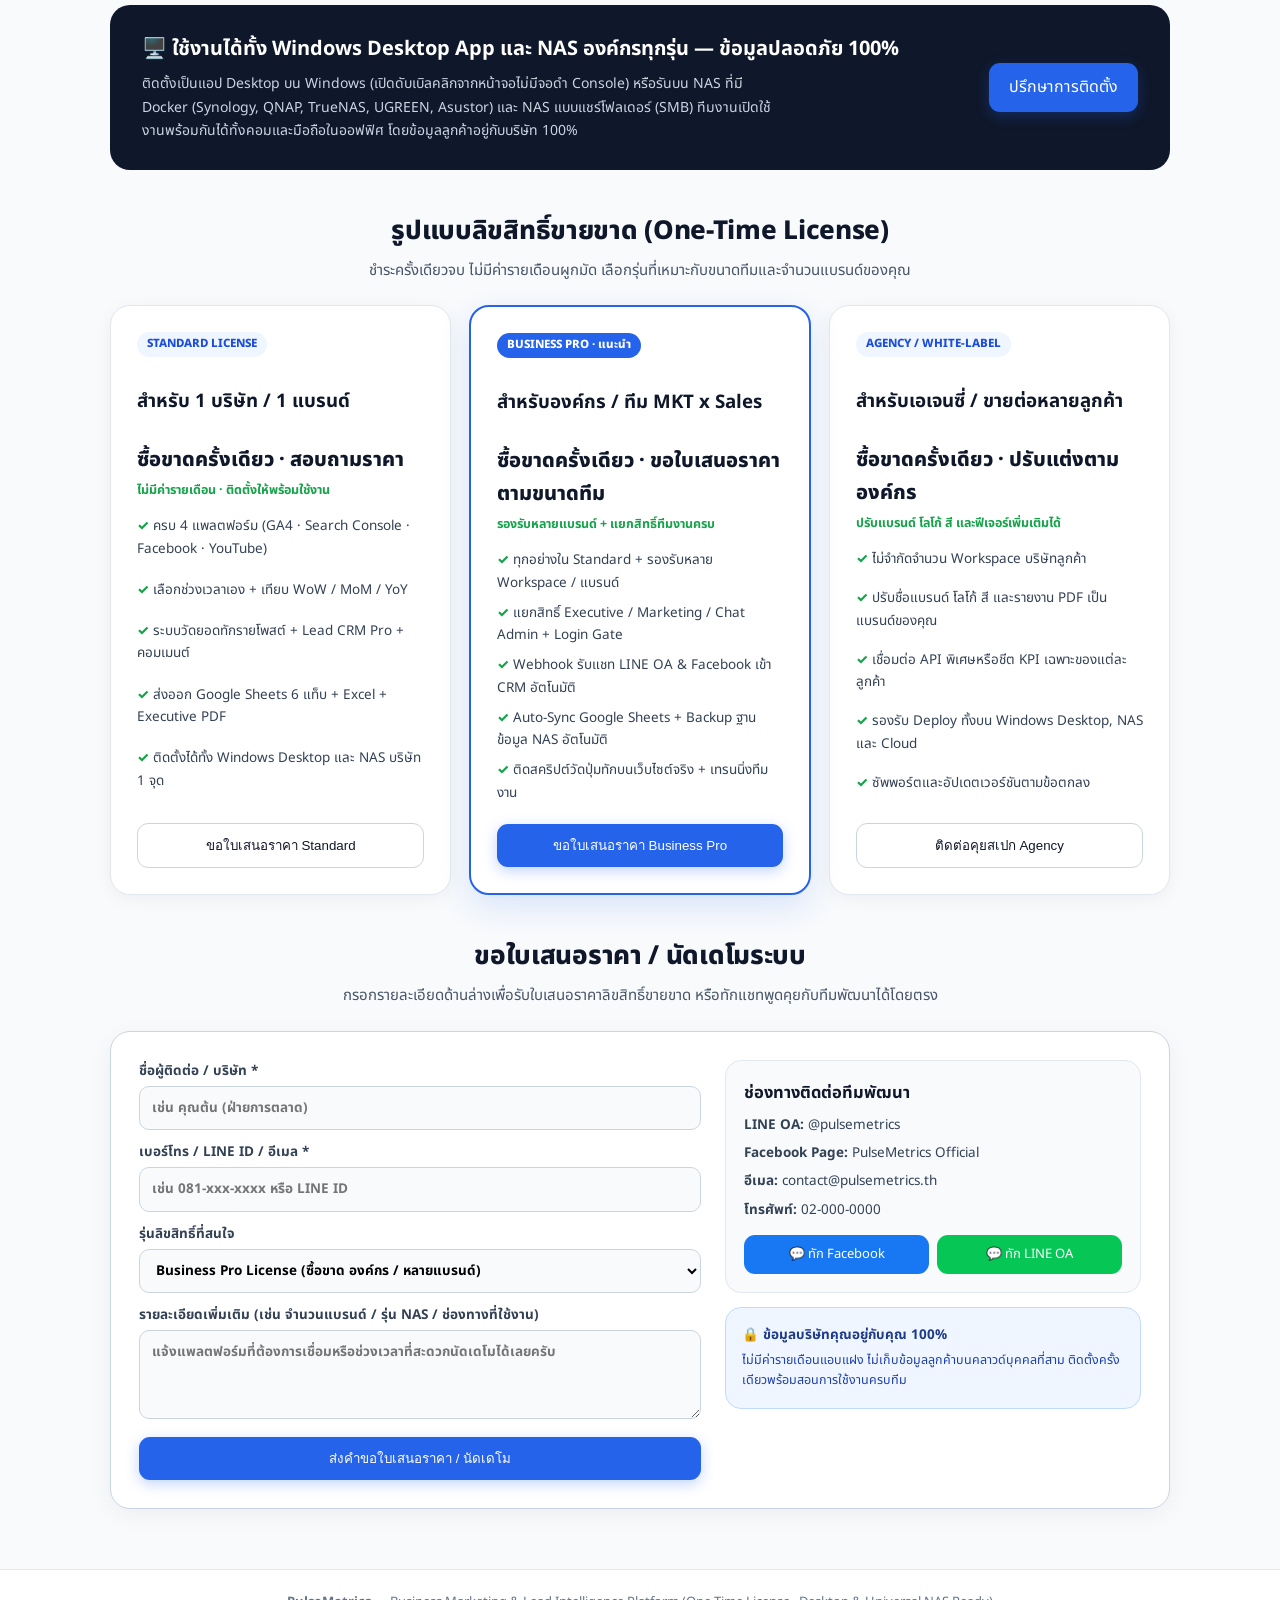
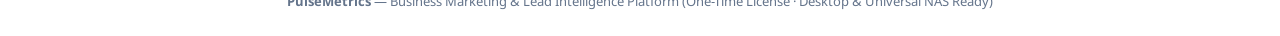
==== commit b1d612c3: "PulseMetrics v3.0.0 Ultimate: Chart Tooltips, Custom Modals, Ctrl+K, Ad Spend ROAS/CPL, CRM Kanban +" ====
--- a/index.html
+++ b/index.html
@@ -124,9 +124,9 @@
     <p>ไม่ต้องเปิดสลับ 5 หน้าต่างหรือมานั่งทำรายงานมือทุกสัปดาห์ เห็นครบทั้งยอดเข้าเว็บ คีย์เวิร์ด Google และยอดทักจากแต่ละโพสต์</p>
   </div>
   <div class="grid3">
-    <div class="card"><div class="ic">📈</div><h3>เทียบช่วงเวลา WoW / MoM / YoY</h3><p>เลือกดูข้อมูลได้อิสระทั้ง รายวัน รายสัปดาห์ รายเดือน รายปี หรือกำหนดช่วงวันเอง พร้อมกราฟซ้อนและ % ขึ้น-ลง เทียบช่วงก่อนหน้าทันที</p></div>
-    <div class="card"><div class="ic">🎯</div><h3>วัดชัด “โพสต์นี้เข้ามาแล้วทักกี่คน”</h3><p>สร้างลิงก์ติดตามโพสต์อัตโนมัติ (/go/ + UTM) ผูกยอดคลิกเข้าเว็บ คอมเมนต์ และแชท LINE / Facebook เข้ากับโพสต์ต้นทาง พร้อมแปลงคอมเมนต์ซื้อเป็น Lead ใน 1 คลิก</p></div>
-    <div class="card"><div class="ic">🌐</div><h3>Live API ครบทั้ง GA4 · GSC · FB · YT</h3><p>เชื่อมต่อ Official APIs ดึงข้อมูลจริงและรับแชทลูกค้าผ่าน LINE / Facebook Webhook เข้าสู่ Lead CRM พร้อมโน้ตติดตามและแจ้งเตือน SLA อัตโนมัติ</p></div>
+    <div class="card"><div class="ic">📈</div><h3>เทียบช่วงเวลา WoW / MoM / YoY + ROAS</h3><p>เลือกดูข้อมูลได้อิสระทั้ง รายวัน/สัปดาห์/เดือน/ปี พร้อมกราฟ Hover Tooltip และวัดความคุ้มค่าแอด (Ad Spend · CPL · CAC · ROAS) ทุกช่องทาง</p></div>
+    <div class="card"><div class="ic">🎯</div><h3>วัดชัด “โพสต์นี้เข้ามาแล้วทักกี่คน”</h3><p>ครบทั้ง Facebook · YouTube · TikTok · Instagram · Google · LINE OA พร้อม CRM Kanban ลากวาง, แปลงคอมเมนต์เป็น Lead และออกใบเสนอราคา PDF 1 คลิก</p></div>
+    <div class="card"><div class="ic">🔔</div><h3>Live APIs + แจ้งเตือนมือถือเรียลไทม์</h3><p>ดึงข้อมูลจริงจาก GA4/GSC/FB/YT รับแชทเข้า CRM ผ่าน Webhook และเด้งแจ้งเตือน Discord / Telegram / LINE ทันทีเมื่อมีลูกค้าทักใหม่หรือสรุปรายสัปดาห์</p></div>
     <div class="card"><div class="ic">💡</div><h3>คำแนะนำต่อยอดรายแพลตฟอร์ม</h3><p>ระบบ Platform Growth Advisor (0 โทเคน) วิเคราะห์อัตโนมัติว่าหน้าเว็บ คีย์เวิร์ด โพสต์ หรือคลิปไหนควรปรับและต่อยอดเพื่อเพิ่มยอดทักให้เร็วที่สุด</p></div>
     <div class="card"><div class="ic">🏆</div><h3>เป้าหมายบริษัท &amp; Executive PDF</h3><p>ตั้งเป้ารายเดือน/ไตรมาสของบริษัท พร้อมคาดการณ์ถึงเป้า และกดออกรายงานสรุปผู้บริหาร A4 พร้อมพิมพ์เป็น PDF ใน 1 คลิก</p></div>
     <div class="card"><div class="ic">📊</div><h3>ส่งออก Google Sheets 6 แท็บ + Backup NAS</h3><p>ซิงก์ตัวเลขแดชบอร์ดเข้า Google Sheets KPI อัตโนมัติรายชั่วโมง/รายวัน ดาวน์โหลด Excel สำรอง และ Backup/Restore ฐานข้อมูล SQLite ได้ใน 1 คลิก</p></div>
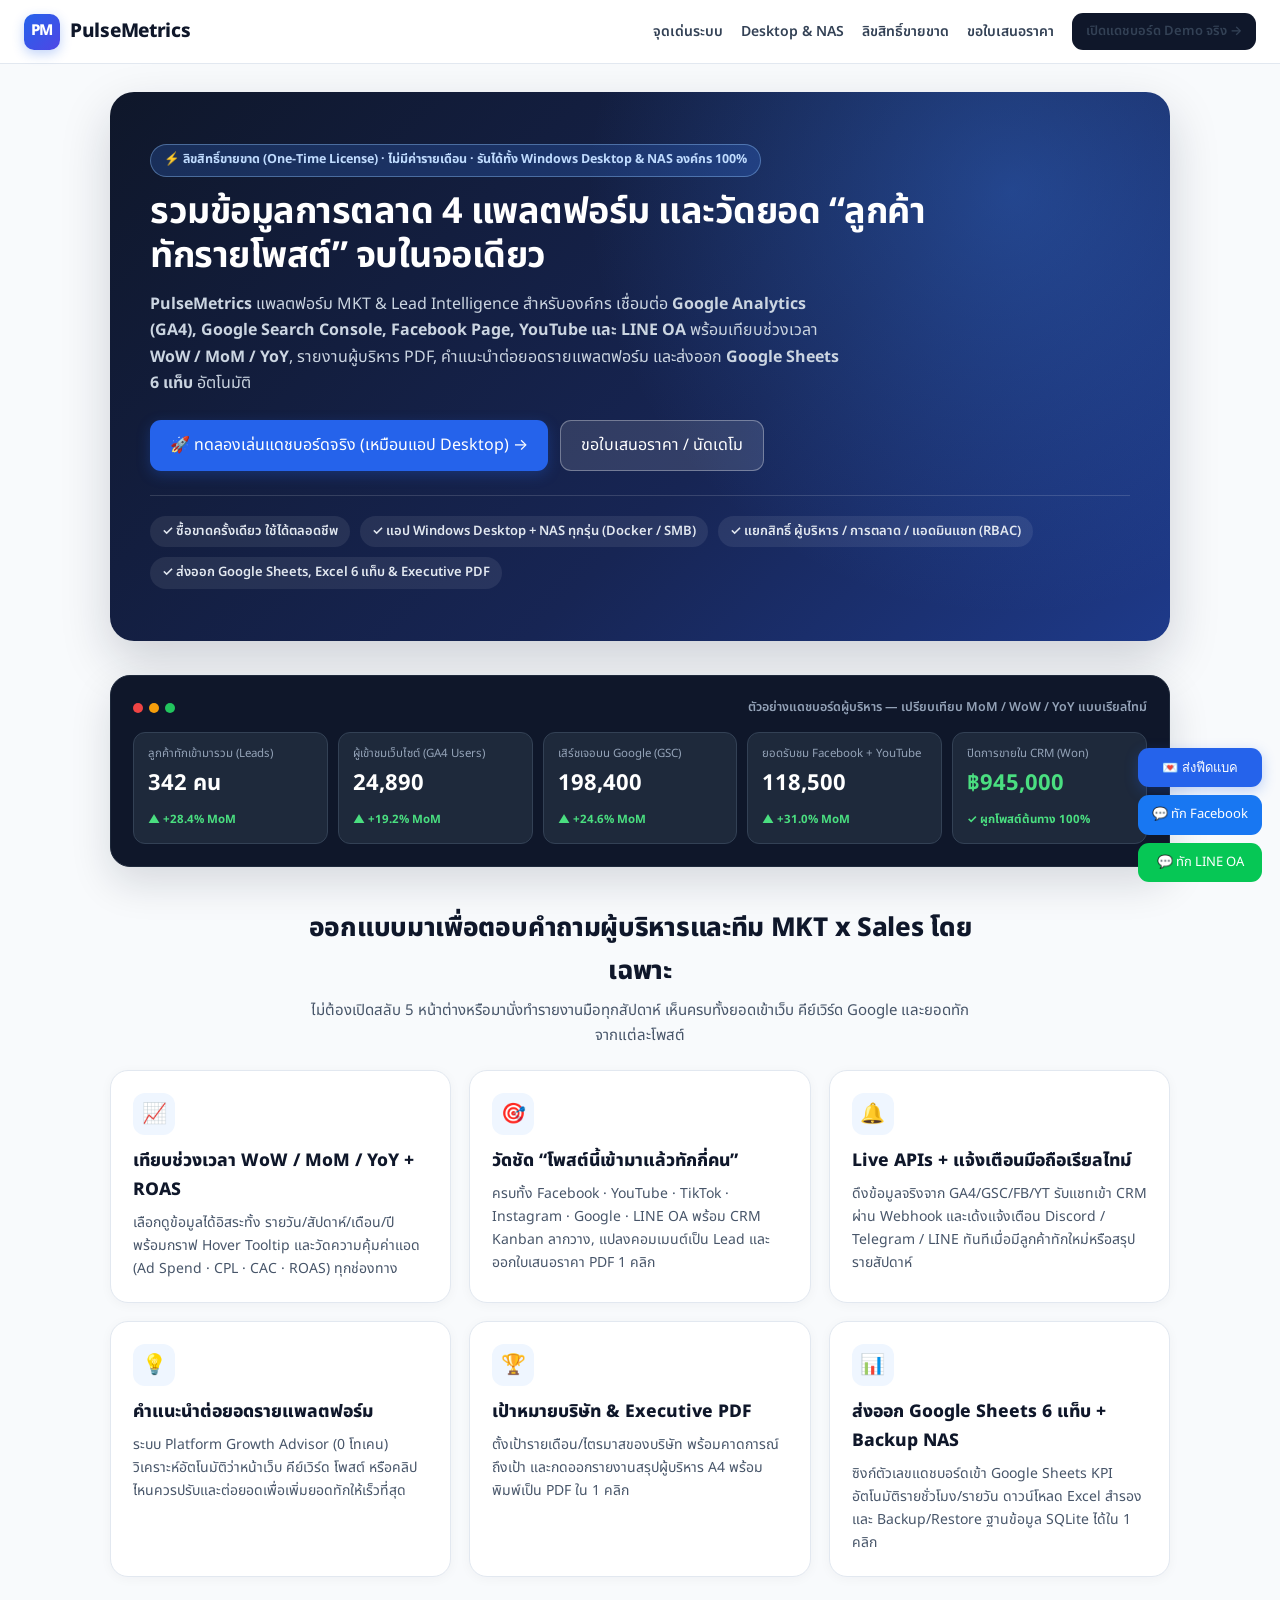
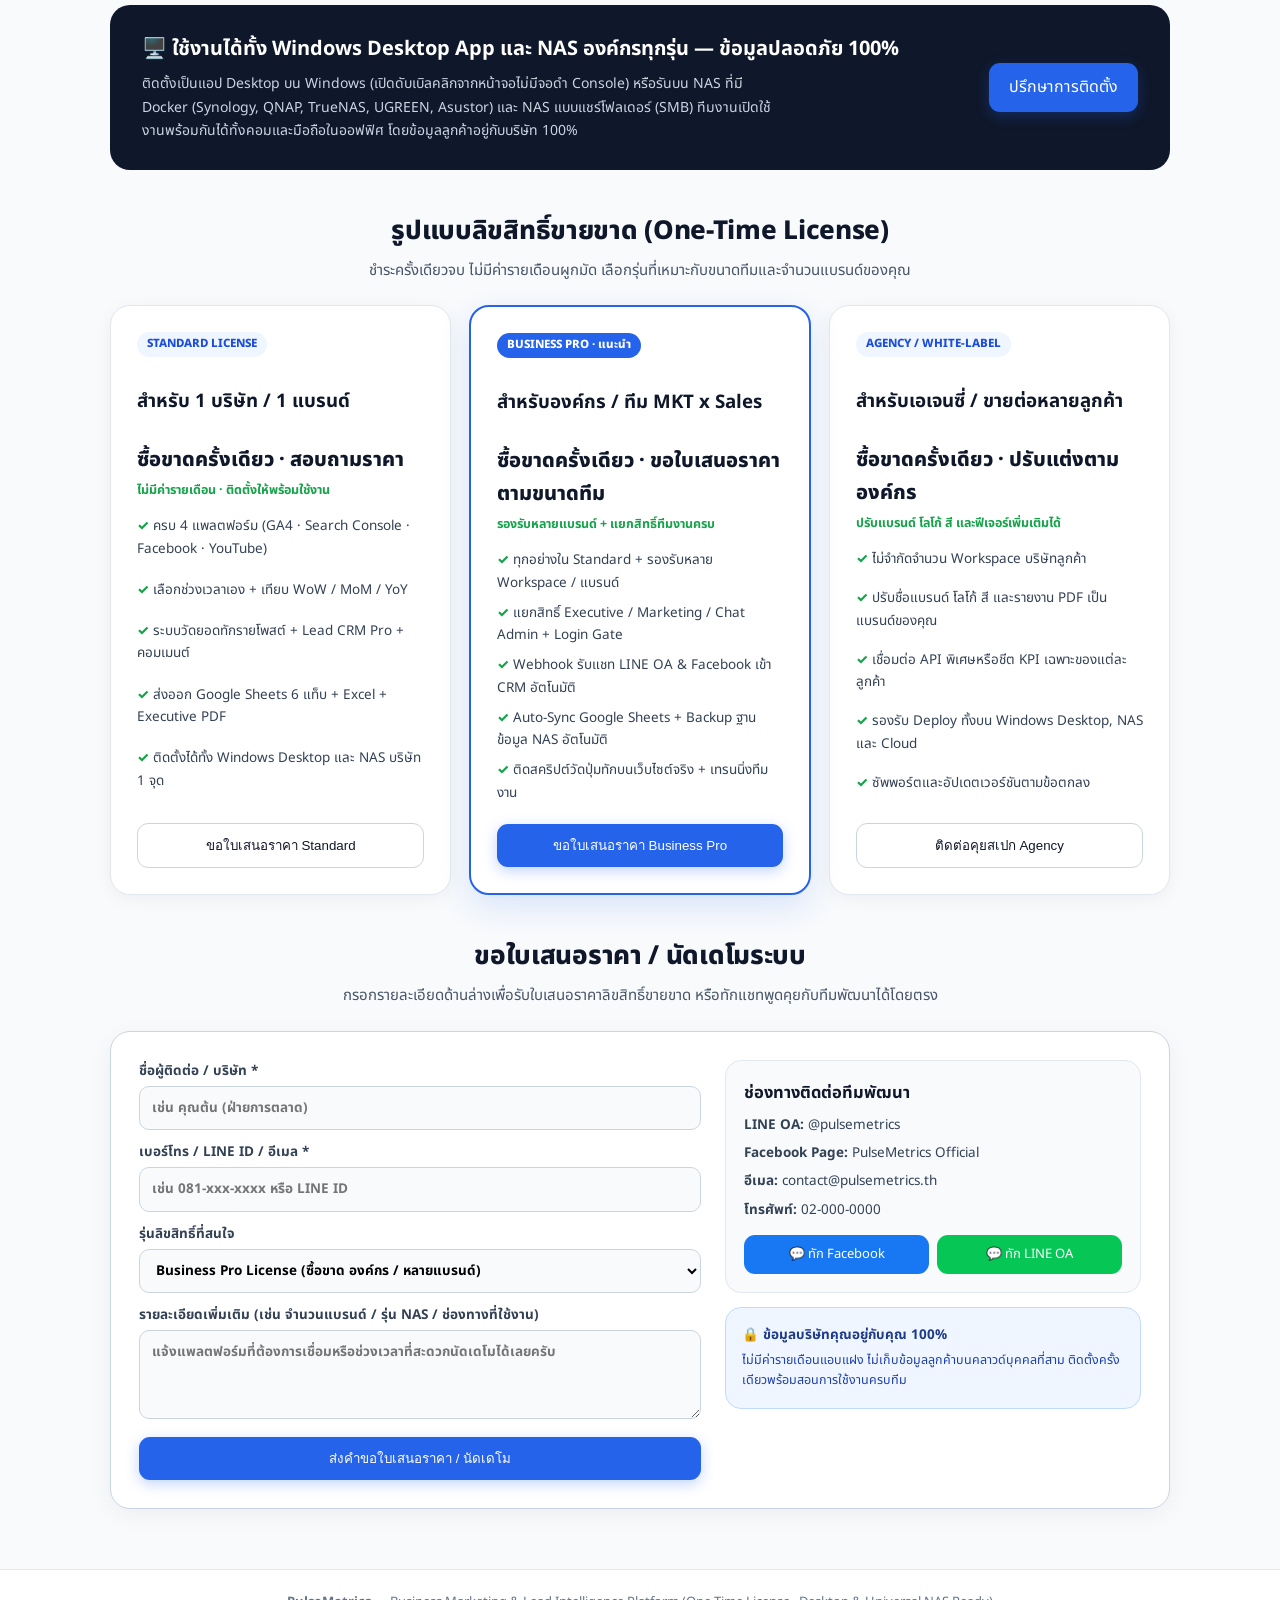
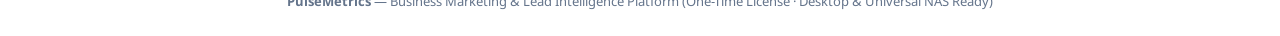
==== commit 198ec974: "Add full Interactive Web Live Demo (/demo/) matching Desktop App v3.1.0 100%" ====
--- a/index.html
+++ b/index.html
@@ -84,7 +84,7 @@
     <a href="#nas">Desktop &amp; NAS</a>
     <a href="#license">ลิขสิทธิ์ขายขาด</a>
     <a href="#contact">ขอใบเสนอราคา</a>
-    <a class="btn btn-d" id="navDemoBtn" style="padding:8px 14px;font-size:13px" href="#contact">นัดเดโมระบบ →</a>
+    <a class="btn btn-d" id="navDemoBtn" style="padding:8px 14px;font-size:13px" href="./demo/">เปิดแดชบอร์ด Demo จริง →</a>
   </nav>
 </header>
 
@@ -94,8 +94,8 @@
     <h1>รวมข้อมูลการตลาด 4 แพลตฟอร์ม และวัดยอด “ลูกค้าทักรายโพสต์” จบในจอเดียว</h1>
     <p><b id="heroBrand">PulseMetrics</b> แพลตฟอร์ม MKT &amp; Lead Intelligence สำหรับองค์กร เชื่อมต่อ <b>Google Analytics (GA4), Google Search Console, Facebook Page, YouTube และ LINE OA</b> พร้อมเทียบช่วงเวลา <b>WoW / MoM / YoY</b>, รายงานผู้บริหาร PDF, คำแนะนำต่อยอดรายแพลตฟอร์ม และส่งออก <b>Google Sheets 6 แท็บ</b> อัตโนมัติ</p>
     <div style="display:flex;gap:12px;flex-wrap:wrap">
-      <a class="btn btn-p" href="#contact">ขอใบเสนอราคา / นัดเดโม</a>
-      <a class="btn btn-o" id="heroDemoBtn" href="#license">ดูรุ่นลิขสิทธิ์ขายขาด →</a>
+      <a class="btn btn-p" id="heroDemoBtn" href="./demo/">🚀 ทดลองเล่นแดชบอร์ดจริง (เหมือนแอป Desktop) →</a>
+      <a class="btn btn-o" href="#contact">ขอใบเสนอราคา / นัดเดโม</a>
     </div>
     <div class="hero-badges">
       <span>✓ ซื้อขาดครั้งเดียว ใช้ได้ตลอดชีพ</span>
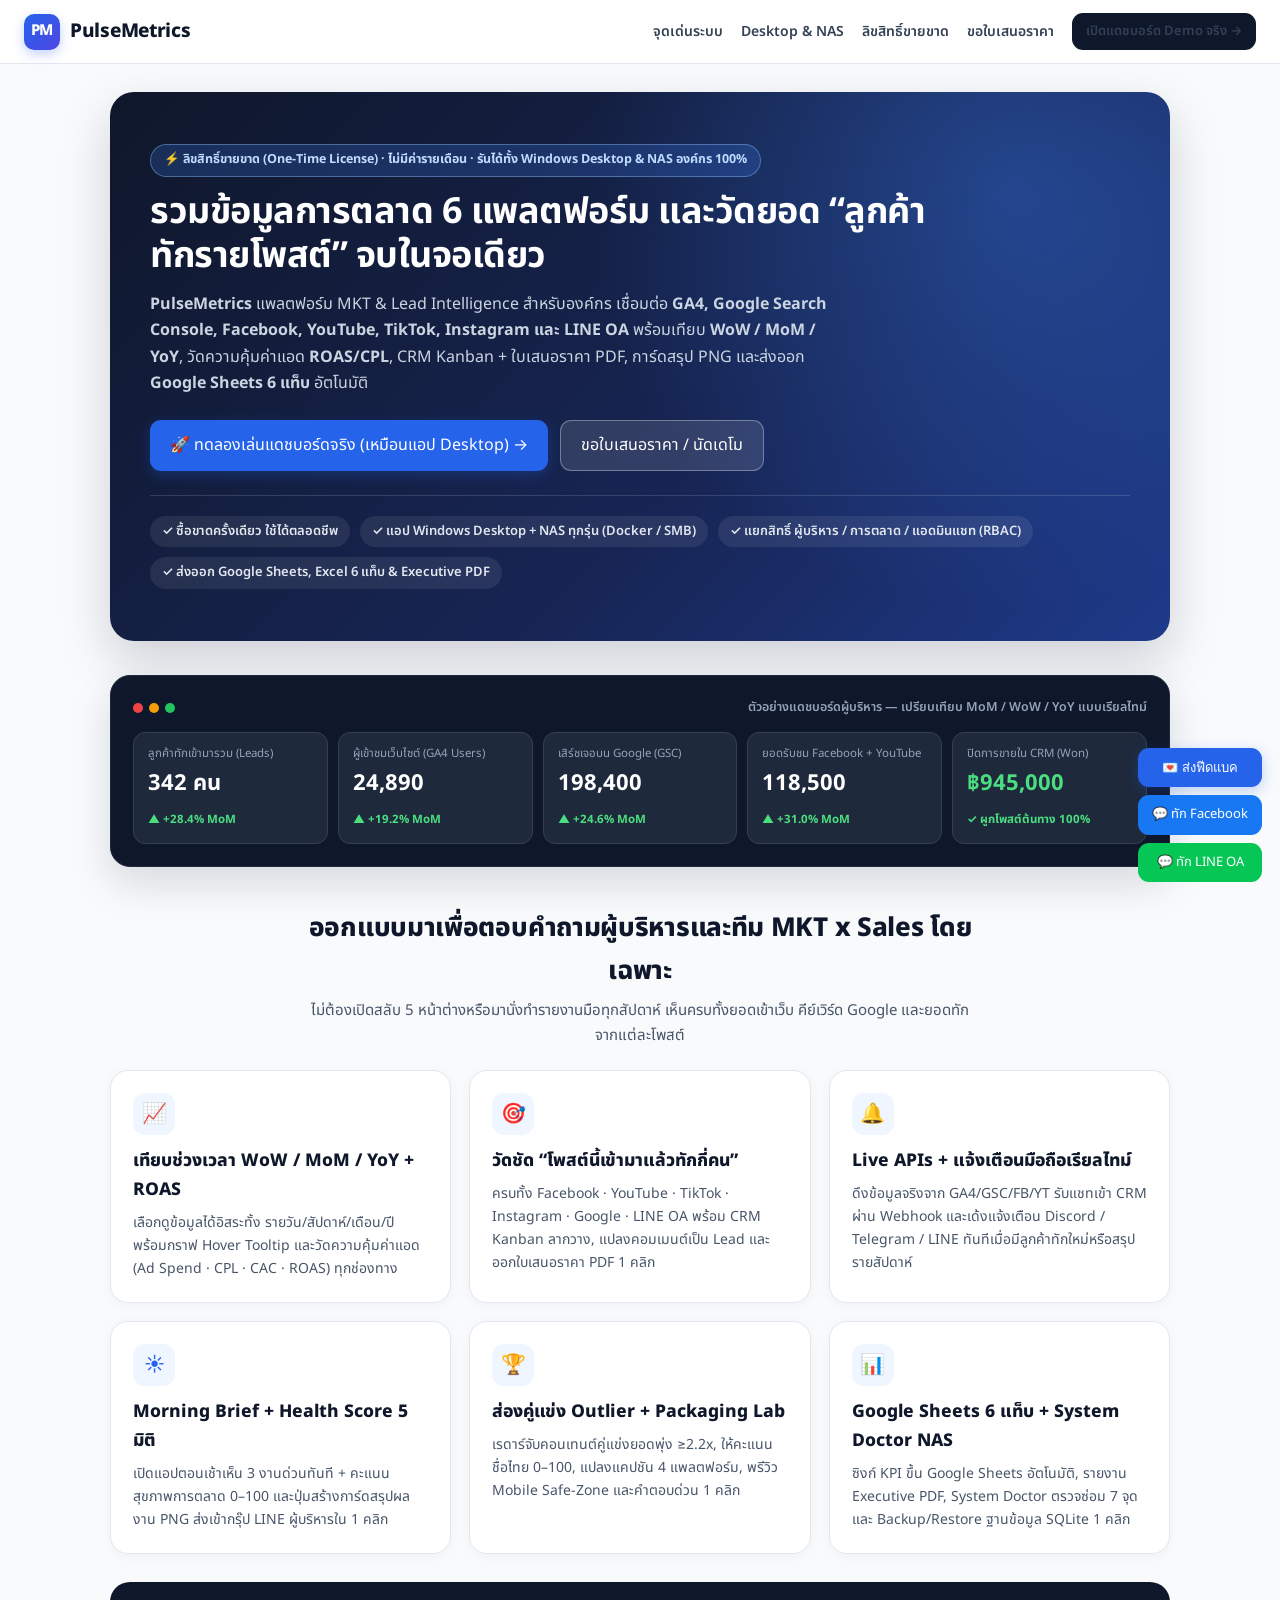
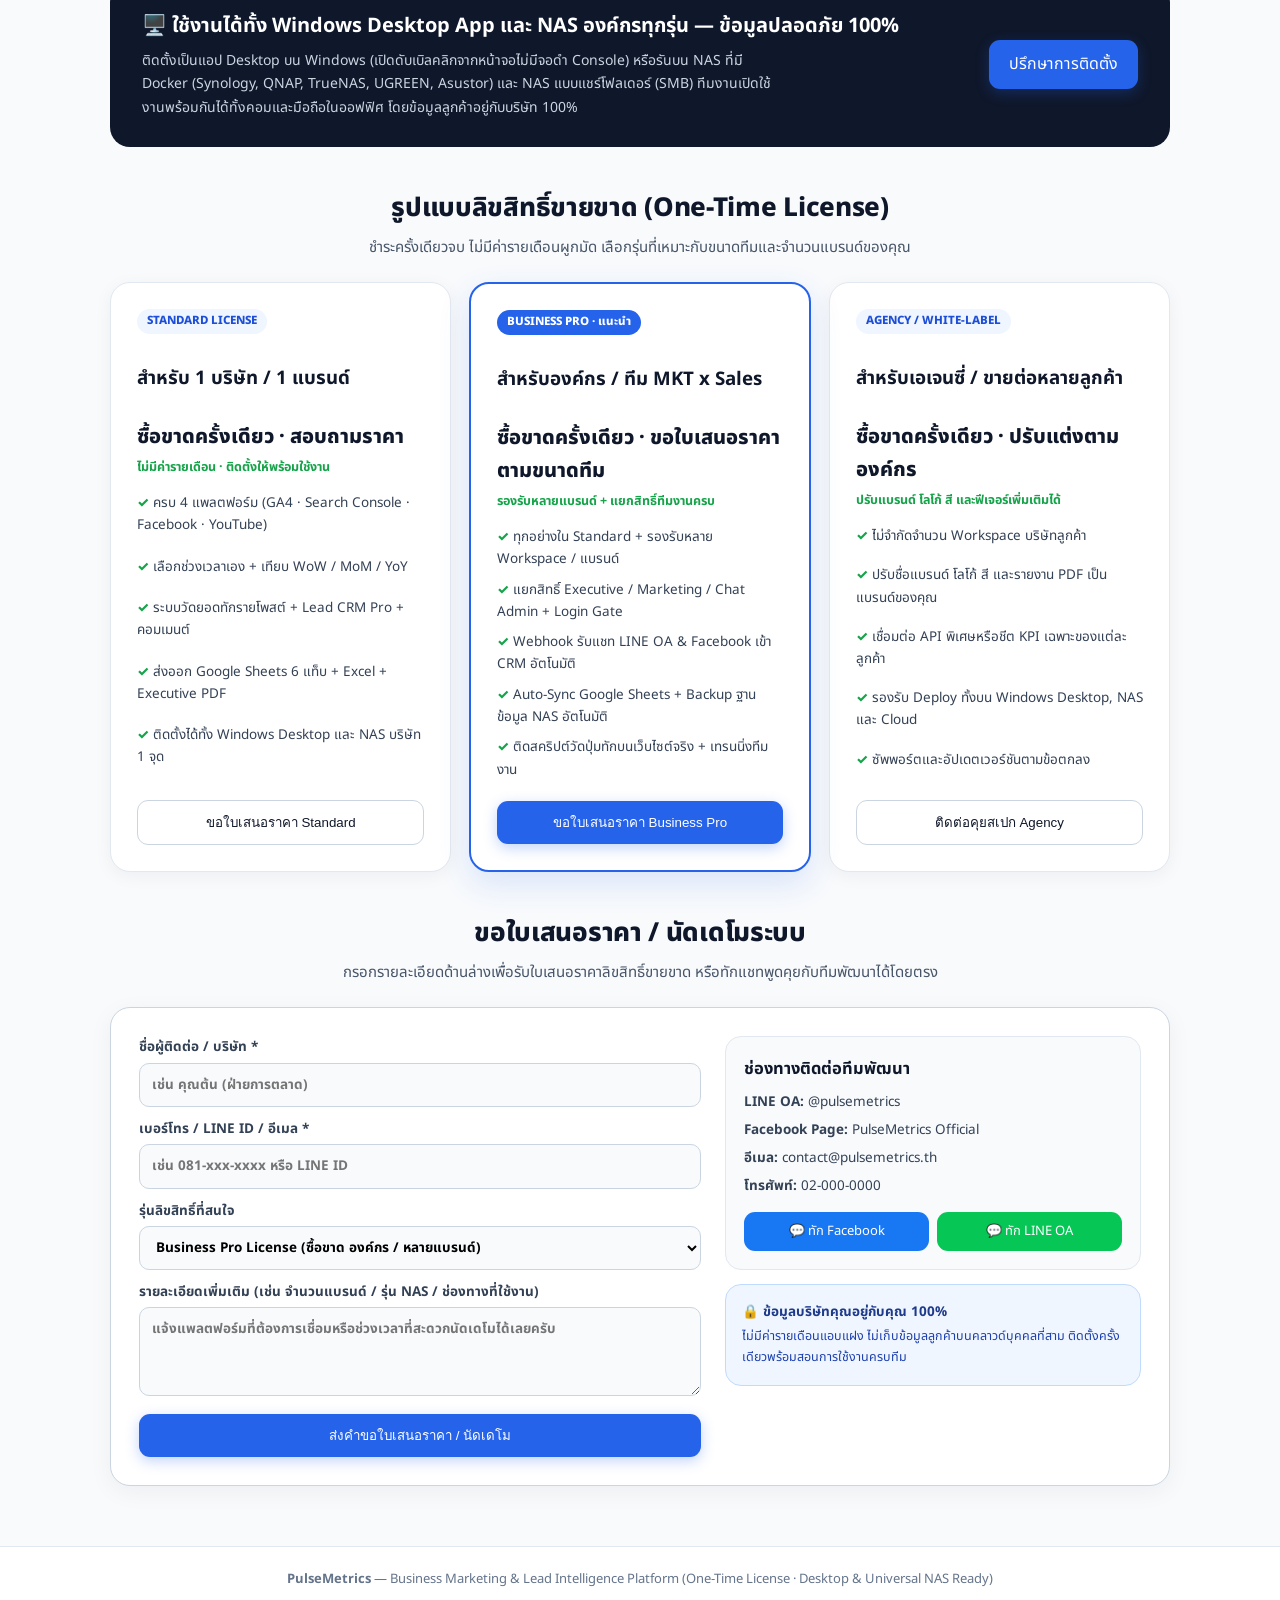
==== commit 17464658: "Sync official site (local /site and online GitHub Pages) to PulseMetrics v3.1.0" ====
--- a/index.html
+++ b/index.html
@@ -91,8 +91,8 @@
 <div class="wrap" id="top">
   <section class="hero">
     <div class="pill-hero">⚡ ลิขสิทธิ์ขายขาด (One-Time License) · ไม่มีค่ารายเดือน · รันได้ทั้ง Windows Desktop &amp; NAS องค์กร 100%</div>
-    <h1>รวมข้อมูลการตลาด 4 แพลตฟอร์ม และวัดยอด “ลูกค้าทักรายโพสต์” จบในจอเดียว</h1>
-    <p><b id="heroBrand">PulseMetrics</b> แพลตฟอร์ม MKT &amp; Lead Intelligence สำหรับองค์กร เชื่อมต่อ <b>Google Analytics (GA4), Google Search Console, Facebook Page, YouTube และ LINE OA</b> พร้อมเทียบช่วงเวลา <b>WoW / MoM / YoY</b>, รายงานผู้บริหาร PDF, คำแนะนำต่อยอดรายแพลตฟอร์ม และส่งออก <b>Google Sheets 6 แท็บ</b> อัตโนมัติ</p>
+    <h1>รวมข้อมูลการตลาด 6 แพลตฟอร์ม และวัดยอด “ลูกค้าทักรายโพสต์” จบในจอเดียว</h1>
+    <p><b id="heroBrand">PulseMetrics v3.1</b> แพลตฟอร์ม MKT &amp; Lead Intelligence สำหรับองค์กร เชื่อมต่อ <b>GA4, Google Search Console, Facebook, YouTube, TikTok, Instagram และ LINE OA</b> พร้อมเทียบ <b>WoW / MoM / YoY</b>, วัดความคุ้มค่าแอด <b>ROAS/CPL</b>, CRM Kanban + ใบเสนอราคา PDF, การ์ดสรุป PNG และส่งออก <b>Google Sheets 6 แท็บ</b> อัตโนมัติ</p>
     <div style="display:flex;gap:12px;flex-wrap:wrap">
       <a class="btn btn-p" id="heroDemoBtn" href="./demo/">🚀 ทดลองเล่นแดชบอร์ดจริง (เหมือนแอป Desktop) →</a>
       <a class="btn btn-o" href="#contact">ขอใบเสนอราคา / นัดเดโม</a>
@@ -127,9 +127,9 @@
     <div class="card"><div class="ic">📈</div><h3>เทียบช่วงเวลา WoW / MoM / YoY + ROAS</h3><p>เลือกดูข้อมูลได้อิสระทั้ง รายวัน/สัปดาห์/เดือน/ปี พร้อมกราฟ Hover Tooltip และวัดความคุ้มค่าแอด (Ad Spend · CPL · CAC · ROAS) ทุกช่องทาง</p></div>
     <div class="card"><div class="ic">🎯</div><h3>วัดชัด “โพสต์นี้เข้ามาแล้วทักกี่คน”</h3><p>ครบทั้ง Facebook · YouTube · TikTok · Instagram · Google · LINE OA พร้อม CRM Kanban ลากวาง, แปลงคอมเมนต์เป็น Lead และออกใบเสนอราคา PDF 1 คลิก</p></div>
     <div class="card"><div class="ic">🔔</div><h3>Live APIs + แจ้งเตือนมือถือเรียลไทม์</h3><p>ดึงข้อมูลจริงจาก GA4/GSC/FB/YT รับแชทเข้า CRM ผ่าน Webhook และเด้งแจ้งเตือน Discord / Telegram / LINE ทันทีเมื่อมีลูกค้าทักใหม่หรือสรุปรายสัปดาห์</p></div>
-    <div class="card"><div class="ic">💡</div><h3>คำแนะนำต่อยอดรายแพลตฟอร์ม</h3><p>ระบบ Platform Growth Advisor (0 โทเคน) วิเคราะห์อัตโนมัติว่าหน้าเว็บ คีย์เวิร์ด โพสต์ หรือคลิปไหนควรปรับและต่อยอดเพื่อเพิ่มยอดทักให้เร็วที่สุด</p></div>
-    <div class="card"><div class="ic">🏆</div><h3>เป้าหมายบริษัท &amp; Executive PDF</h3><p>ตั้งเป้ารายเดือน/ไตรมาสของบริษัท พร้อมคาดการณ์ถึงเป้า และกดออกรายงานสรุปผู้บริหาร A4 พร้อมพิมพ์เป็น PDF ใน 1 คลิก</p></div>
-    <div class="card"><div class="ic">📊</div><h3>ส่งออก Google Sheets 6 แท็บ + Backup NAS</h3><p>ซิงก์ตัวเลขแดชบอร์ดเข้า Google Sheets KPI อัตโนมัติรายชั่วโมง/รายวัน ดาวน์โหลด Excel สำรอง และ Backup/Restore ฐานข้อมูล SQLite ได้ใน 1 คลิก</p></div>
+    <div class="card"><div class="ic">☀️</div><h3>Morning Brief + Health Score 5 มิติ</h3><p>เปิดแอปตอนเช้าเห็น 3 งานด่วนทันที + คะแนนสุขภาพการตลาด 0–100 และปุ่มสร้างการ์ดสรุปผลงาน PNG ส่งเข้ากรุ๊ป LINE ผู้บริหารใน 1 คลิก</p></div>
+    <div class="card"><div class="ic">🏆</div><h3>ส่องคู่แข่ง Outlier + Packaging Lab</h3><p>เรดาร์จับคอนเทนต์คู่แข่งยอดพุ่ง ≥2.2x, ให้คะแนนชื่อไทย 0–100, แปลงแคปชัน 4 แพลตฟอร์ม, พรีวิว Mobile Safe-Zone และคำตอบด่วน 1 คลิก</p></div>
+    <div class="card"><div class="ic">📊</div><h3>Google Sheets 6 แท็บ + System Doctor NAS</h3><p>ซิงก์ KPI ขึ้น Google Sheets อัตโนมัติ, รายงาน Executive PDF, System Doctor ตรวจซ่อม 7 จุด และ Backup/Restore ฐานข้อมูล SQLite 1 คลิก</p></div>
   </div>
 
   <section class="nas-band" id="nas">
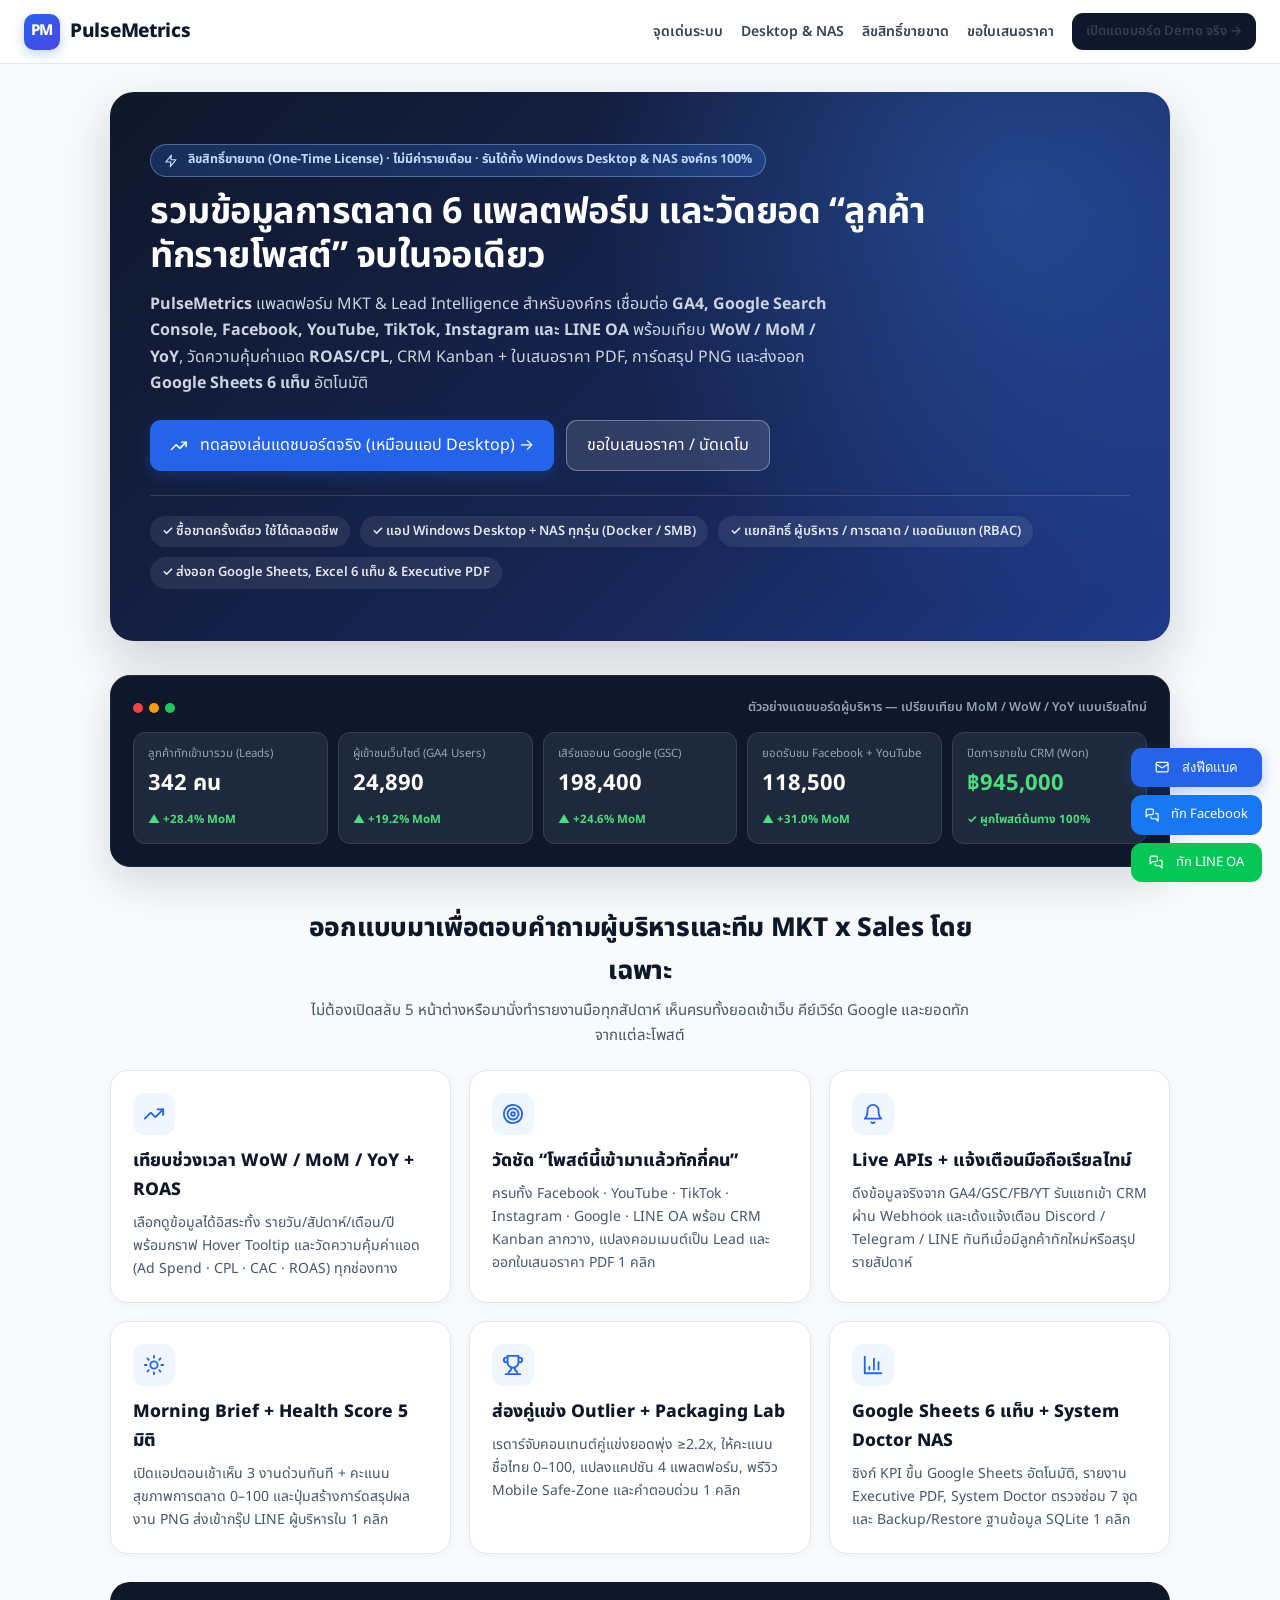
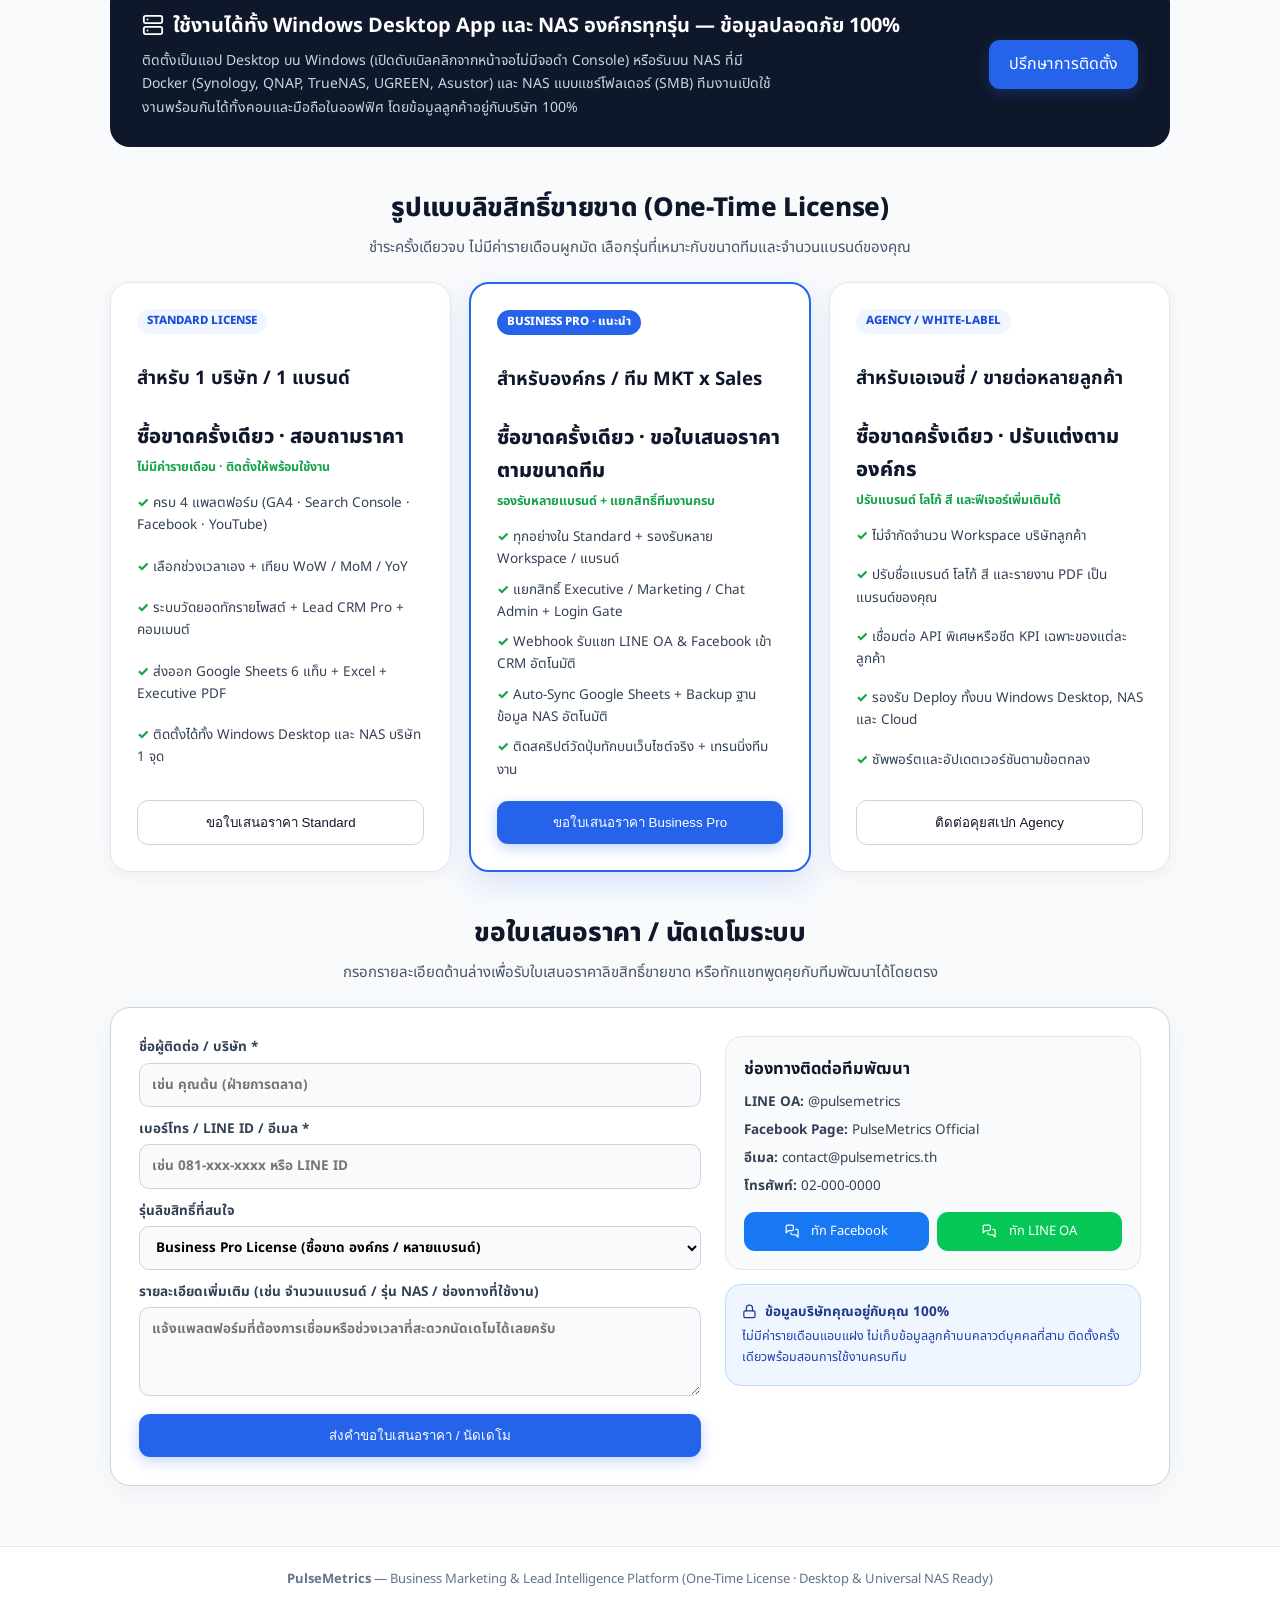
==== commit 8c8bc526: "PulseMetrics v3.2.0: Replace all emojis with Lucide-style SVG line icons across app, PDFs, /site and" ====
--- a/index.html
+++ b/index.html
@@ -74,7 +74,10 @@
 .foot{border-top:1px solid #e2e8f0;padding:22px 20px;text-align:center;color:#64748b;font-size:13px;background:#fff}
 .float-chat{position:fixed;right:18px;bottom:18px;display:flex;flex-direction:column;gap:8px;z-index:40}
 .toast{position:fixed;left:50%;bottom:24px;transform:translateX(-50%);background:#0f172a;color:#fff;padding:11px 18px;border-radius:12px;font-size:14px;font-weight:600;display:none;z-index:50;box-shadow:0 12px 30px rgba(0,0,0,.3)}
+svg.ic-svg{width:1.1em;height:1.1em;vertical-align:-.18em;display:inline-block;flex:none;margin-right:4px}
+.card .ic svg.ic-svg{width:22px;height:22px;margin:0}
 </style>
+<script src="./icons.js"></script>
 </head>
 <body>
 <header class="top">
@@ -90,11 +93,11 @@
 
 <div class="wrap" id="top">
   <section class="hero">
-    <div class="pill-hero">⚡ ลิขสิทธิ์ขายขาด (One-Time License) · ไม่มีค่ารายเดือน · รันได้ทั้ง Windows Desktop &amp; NAS องค์กร 100%</div>
+    <div class="pill-hero"><i data-ic="zap"></i> ลิขสิทธิ์ขายขาด (One-Time License) · ไม่มีค่ารายเดือน · รันได้ทั้ง Windows Desktop &amp; NAS องค์กร 100%</div>
     <h1>รวมข้อมูลการตลาด 6 แพลตฟอร์ม และวัดยอด “ลูกค้าทักรายโพสต์” จบในจอเดียว</h1>
     <p><b id="heroBrand">PulseMetrics v3.1</b> แพลตฟอร์ม MKT &amp; Lead Intelligence สำหรับองค์กร เชื่อมต่อ <b>GA4, Google Search Console, Facebook, YouTube, TikTok, Instagram และ LINE OA</b> พร้อมเทียบ <b>WoW / MoM / YoY</b>, วัดความคุ้มค่าแอด <b>ROAS/CPL</b>, CRM Kanban + ใบเสนอราคา PDF, การ์ดสรุป PNG และส่งออก <b>Google Sheets 6 แท็บ</b> อัตโนมัติ</p>
     <div style="display:flex;gap:12px;flex-wrap:wrap">
-      <a class="btn btn-p" id="heroDemoBtn" href="./demo/">🚀 ทดลองเล่นแดชบอร์ดจริง (เหมือนแอป Desktop) →</a>
+      <a class="btn btn-p" id="heroDemoBtn" href="./demo/"><i data-ic="trend"></i> ทดลองเล่นแดชบอร์ดจริง (เหมือนแอป Desktop) →</a>
       <a class="btn btn-o" href="#contact">ขอใบเสนอราคา / นัดเดโม</a>
     </div>
     <div class="hero-badges">
@@ -124,17 +127,17 @@
     <p>ไม่ต้องเปิดสลับ 5 หน้าต่างหรือมานั่งทำรายงานมือทุกสัปดาห์ เห็นครบทั้งยอดเข้าเว็บ คีย์เวิร์ด Google และยอดทักจากแต่ละโพสต์</p>
   </div>
   <div class="grid3">
-    <div class="card"><div class="ic">📈</div><h3>เทียบช่วงเวลา WoW / MoM / YoY + ROAS</h3><p>เลือกดูข้อมูลได้อิสระทั้ง รายวัน/สัปดาห์/เดือน/ปี พร้อมกราฟ Hover Tooltip และวัดความคุ้มค่าแอด (Ad Spend · CPL · CAC · ROAS) ทุกช่องทาง</p></div>
-    <div class="card"><div class="ic">🎯</div><h3>วัดชัด “โพสต์นี้เข้ามาแล้วทักกี่คน”</h3><p>ครบทั้ง Facebook · YouTube · TikTok · Instagram · Google · LINE OA พร้อม CRM Kanban ลากวาง, แปลงคอมเมนต์เป็น Lead และออกใบเสนอราคา PDF 1 คลิก</p></div>
-    <div class="card"><div class="ic">🔔</div><h3>Live APIs + แจ้งเตือนมือถือเรียลไทม์</h3><p>ดึงข้อมูลจริงจาก GA4/GSC/FB/YT รับแชทเข้า CRM ผ่าน Webhook และเด้งแจ้งเตือน Discord / Telegram / LINE ทันทีเมื่อมีลูกค้าทักใหม่หรือสรุปรายสัปดาห์</p></div>
-    <div class="card"><div class="ic">☀️</div><h3>Morning Brief + Health Score 5 มิติ</h3><p>เปิดแอปตอนเช้าเห็น 3 งานด่วนทันที + คะแนนสุขภาพการตลาด 0–100 และปุ่มสร้างการ์ดสรุปผลงาน PNG ส่งเข้ากรุ๊ป LINE ผู้บริหารใน 1 คลิก</p></div>
-    <div class="card"><div class="ic">🏆</div><h3>ส่องคู่แข่ง Outlier + Packaging Lab</h3><p>เรดาร์จับคอนเทนต์คู่แข่งยอดพุ่ง ≥2.2x, ให้คะแนนชื่อไทย 0–100, แปลงแคปชัน 4 แพลตฟอร์ม, พรีวิว Mobile Safe-Zone และคำตอบด่วน 1 คลิก</p></div>
-    <div class="card"><div class="ic">📊</div><h3>Google Sheets 6 แท็บ + System Doctor NAS</h3><p>ซิงก์ KPI ขึ้น Google Sheets อัตโนมัติ, รายงาน Executive PDF, System Doctor ตรวจซ่อม 7 จุด และ Backup/Restore ฐานข้อมูล SQLite 1 คลิก</p></div>
+    <div class="card"><div class="ic"><i data-ic="trend"></i></div><h3>เทียบช่วงเวลา WoW / MoM / YoY + ROAS</h3><p>เลือกดูข้อมูลได้อิสระทั้ง รายวัน/สัปดาห์/เดือน/ปี พร้อมกราฟ Hover Tooltip และวัดความคุ้มค่าแอด (Ad Spend · CPL · CAC · ROAS) ทุกช่องทาง</p></div>
+    <div class="card"><div class="ic"><i data-ic="target"></i></div><h3>วัดชัด “โพสต์นี้เข้ามาแล้วทักกี่คน”</h3><p>ครบทั้ง Facebook · YouTube · TikTok · Instagram · Google · LINE OA พร้อม CRM Kanban ลากวาง, แปลงคอมเมนต์เป็น Lead และออกใบเสนอราคา PDF 1 คลิก</p></div>
+    <div class="card"><div class="ic"><i data-ic="bell"></i></div><h3>Live APIs + แจ้งเตือนมือถือเรียลไทม์</h3><p>ดึงข้อมูลจริงจาก GA4/GSC/FB/YT รับแชทเข้า CRM ผ่าน Webhook และเด้งแจ้งเตือน Discord / Telegram / LINE ทันทีเมื่อมีลูกค้าทักใหม่หรือสรุปรายสัปดาห์</p></div>
+    <div class="card"><div class="ic"><i data-ic="sun"></i></div><h3>Morning Brief + Health Score 5 มิติ</h3><p>เปิดแอปตอนเช้าเห็น 3 งานด่วนทันที + คะแนนสุขภาพการตลาด 0–100 และปุ่มสร้างการ์ดสรุปผลงาน PNG ส่งเข้ากรุ๊ป LINE ผู้บริหารใน 1 คลิก</p></div>
+    <div class="card"><div class="ic"><i data-ic="trophy"></i></div><h3>ส่องคู่แข่ง Outlier + Packaging Lab</h3><p>เรดาร์จับคอนเทนต์คู่แข่งยอดพุ่ง ≥2.2x, ให้คะแนนชื่อไทย 0–100, แปลงแคปชัน 4 แพลตฟอร์ม, พรีวิว Mobile Safe-Zone และคำตอบด่วน 1 คลิก</p></div>
+    <div class="card"><div class="ic"><i data-ic="chart"></i></div><h3>Google Sheets 6 แท็บ + System Doctor NAS</h3><p>ซิงก์ KPI ขึ้น Google Sheets อัตโนมัติ, รายงาน Executive PDF, System Doctor ตรวจซ่อม 7 จุด และ Backup/Restore ฐานข้อมูล SQLite 1 คลิก</p></div>
   </div>
 
   <section class="nas-band" id="nas">
     <div>
-      <h3>🖥️ ใช้งานได้ทั้ง Windows Desktop App และ NAS องค์กรทุกรุ่น — ข้อมูลปลอดภัย 100%</h3>
+      <h3><i data-ic="server"></i> ใช้งานได้ทั้ง Windows Desktop App และ NAS องค์กรทุกรุ่น — ข้อมูลปลอดภัย 100%</h3>
       <p>ติดตั้งเป็นแอป Desktop บน Windows (เปิดดับเบิลคลิกจากหน้าจอไม่มีจอดำ Console) หรือรันบน NAS ที่มี Docker (Synology, QNAP, TrueNAS, UGREEN, Asustor) และ NAS แบบแชร์โฟลเดอร์ (SMB) ทีมงานเปิดใช้งานพร้อมกันได้ทั้งคอมและมือถือในออฟฟิศ โดยข้อมูลลูกค้าอยู่กับบริษัท 100%</p>
     </div>
     <a class="btn btn-p" href="#contact" onclick="pickEdition('สอบถามการติดตั้งบน Windows Desktop / NAS องค์กร')">ปรึกษาการติดตั้ง</a>
@@ -221,13 +224,13 @@
           <div><b>โทรศัพท์:</b> <span id="ctPhone">02-000-0000</span></div>
         </div>
         <div style="display:flex;gap:8px;margin-top:14px;flex-wrap:wrap">
-          <a class="btn btn-f" id="btnFb" style="flex:1;padding:9px 12px;font-size:13px" href="https://www.facebook.com/" target="_blank">💬 ทัก Facebook</a>
-          <a class="btn btn-g" id="btnLine" style="flex:1;padding:9px 12px;font-size:13px" href="https://line.me/" target="_blank">💬 ทัก LINE OA</a>
+          <a class="btn btn-f" id="btnFb" style="flex:1;padding:9px 12px;font-size:13px" href="https://www.facebook.com/" target="_blank"><i data-ic="chats"></i> ทัก Facebook</a>
+          <a class="btn btn-g" id="btnLine" style="flex:1;padding:9px 12px;font-size:13px" href="https://line.me/" target="_blank"><i data-ic="chats"></i> ทัก LINE OA</a>
         </div>
       </div>
 
       <div style="background:#eff6ff;border:1px solid #bfdbfe;border-radius:16px;padding:16px">
-        <b style="font-size:13.5px;color:#1e3a8a;display:block;margin-bottom:4px">🔒 ข้อมูลบริษัทคุณอยู่กับคุณ 100%</b>
+        <b style="font-size:13.5px;color:#1e3a8a;display:block;margin-bottom:4px"><i data-ic="lock"></i> ข้อมูลบริษัทคุณอยู่กับคุณ 100%</b>
         <div style="font-size:12.5px;color:#1e40af">ไม่มีค่ารายเดือนแอบแฝง ไม่เก็บข้อมูลลูกค้าบนคลาวด์บุคคลที่สาม ติดตั้งครั้งเดียวพร้อมสอนการใช้งานครบทีม</div>
       </div>
     </div>
@@ -239,20 +242,20 @@
 </footer>
 
 <div class="float-chat">
-  <button class="btn btn-p" style="padding:9px 14px;font-size:13px" onclick="openWebFb()">💌 ส่งฟีดแบค</button>
-  <a class="btn btn-f" id="flFb" style="padding:9px 14px;font-size:13px" href="https://www.facebook.com/" target="_blank">💬 ทัก Facebook</a>
-  <a class="btn btn-g" id="flLine" style="padding:9px 14px;font-size:13px" href="https://line.me/" target="_blank">💬 ทัก LINE OA</a>
+  <button class="btn btn-p" style="padding:9px 14px;font-size:13px" onclick="openWebFb()"><i data-ic="mail"></i> ส่งฟีดแบค</button>
+  <a class="btn btn-f" id="flFb" style="padding:9px 14px;font-size:13px" href="https://www.facebook.com/" target="_blank"><i data-ic="chats"></i> ทัก Facebook</a>
+  <a class="btn btn-g" id="flLine" style="padding:9px 14px;font-size:13px" href="https://line.me/" target="_blank"><i data-ic="chats"></i> ทัก LINE OA</a>
 </div>
 <div id="fbModal" style="position:fixed;inset:0;background:rgba(15,23,42,.58);display:none;place-items:center;padding:18px;z-index:60" onclick="if(event.target===this)this.style.display='none'">
   <div style="width:min(490px,95vw);background:#fff;border-radius:18px;padding:22px 24px;box-shadow:0 24px 60px rgba(0,0,0,.3)">
     <div style="display:flex;justify-content:space-between;align-items:center;margin-bottom:8px">
-      <b style="font-size:17px">💌 ส่งฟีดแบค / แนะนำจุดปรับปรุง</b>
+      <b style="font-size:17px"><i data-ic="mail"></i> ส่งฟีดแบค / แนะนำจุดปรับปรุง</b>
       <button class="btn btn-l" style="padding:5px 11px;font-size:12px" onclick="document.getElementById('fbModal').style.display='none'">ปิด</button>
     </div>
     <p style="margin:0 0 12px;color:#475569;font-size:13px">ลองดูหน้าเว็บแล้วชอบตรงไหน หรืออยากให้ปรับปรุงอะไร พิมพ์ส่งให้ทีมพัฒนาได้เลยครับ!</p>
     <label>ชื่อเล่น / ชื่อผู้ส่ง (ไม่บังคับ)<input id="wfName" placeholder="เช่น เพื่อน / บีม"></label>
-    <label>หมวดหมู่<select id="wfCat"><option value="ux">🎨 ดีไซน์ / ความน่าใช้</option><option value="feature">✨ ฟีเจอร์ที่อยากให้เพิ่ม</option><option value="bug">🐞 แจ้งบั๊ก</option><option value="pricing">💰 ราคา / ลิขสิทธิ์</option></select></label>
-    <label>คะแนนความชอบ<select id="wfRat"><option value="5">⭐⭐⭐⭐⭐ (5/5 ดีมาก)</option><option value="4">⭐⭐⭐⭐ (4/5 ดี)</option><option value="3">⭐⭐⭐ (3/5 พอใช้)</option><option value="2">⭐⭐ (2/5 ควรปรับ)</option><option value="1">⭐ (1/5 ต้องแก้ด่วน)</option></select></label>
+    <label>หมวดหมู่<select id="wfCat"><option value="ux"> ดีไซน์ / ความน่าใช้</option><option value="feature"> ฟีเจอร์ที่อยากให้เพิ่ม</option><option value="bug"> แจ้งบั๊ก</option><option value="pricing"> ราคา / ลิขสิทธิ์</option></select></label>
+    <label>คะแนนความชอบ<select id="wfRat"><option value="5"> (5/5 ดีมาก)</option><option value="4"> (4/5 ดี)</option><option value="3"> (3/5 พอใช้)</option><option value="2"> (2/5 ควรปรับ)</option><option value="1"> (1/5 ต้องแก้ด่วน)</option></select></label>
     <label>ข้อความฟีดแบค *<textarea id="wfMsg" rows="3" placeholder="พิมพ์ข้อเสนอแนะได้เลยครับ…"></textarea></label>
     <button class="btn btn-p" id="wfBtn" style="width:100%" onclick="sendWebFb()">ส่งฟีดแบค</button>
     <div class="result-box" id="wfRes"></div>
@@ -356,9 +359,9 @@
     : `<b>✓ เตรียมข้อความขอใบเสนอราคาเรียบร้อยแล้ว!</b>
        <div style="margin:6px 0 10px">กดปุ่มด้านล่างเพื่อส่งให้ทีมงานทางอีเมล หรือคัดลอกข้อความส่งเข้า LINE OA (${CFG.lineId}) ได้เลยครับ</div>
        <div style="display:flex;gap:8px;flex-wrap:wrap">
-         <a class="btn btn-p" style="padding:8px 14px;font-size:13px" href="${mailHref}">✉️ ส่งทางอีเมลทันที</a>
-         <button class="btn btn-l" style="padding:8px 14px;font-size:13px" onclick="navigator.clipboard.writeText(${JSON.stringify(summary)});showT('คัดลอกข้อความแล้ว นำไปวางใน LINE ได้เลย ✓')">📋 คัดลอกข้อความ</button>
-         <a class="btn btn-g" style="padding:8px 14px;font-size:13px" href="${CFG.lineUrl}" target="_blank">💬 เปิด LINE OA</a>
+         <a class="btn btn-p" style="padding:8px 14px;font-size:13px" href="${mailHref}"> ส่งทางอีเมลทันที</a>
+         <button class="btn btn-l" style="padding:8px 14px;font-size:13px" onclick="navigator.clipboard.writeText(${JSON.stringify(summary)});showT('คัดลอกข้อความแล้ว นำไปวางใน LINE ได้เลย ✓')"> คัดลอกข้อความ</button>
+         <a class="btn btn-g" style="padding:8px 14px;font-size:13px" href="${CFG.lineUrl}" target="_blank"> เปิด LINE OA</a>
        </div>`;
   showT(sentToApi ? 'ส่งคำขอใบเสนอราคาเข้า CRM แล้ว ✓' : 'สร้างสรุปคำขอใบเสนอราคาแล้ว ✓');
   if (sentToApi) {
@@ -413,9 +416,9 @@
   box.innerHTML = `<b>✓ เตรียมฟีดแบคเรียบร้อยแล้ว!</b>
     <div style="margin:6px 0 10px">กดส่งเข้ากล่องฟีดแบคของแอป (ผ่าน GitHub) หรือคัดลอกส่งทาง LINE ได้ทันทีครับ:</div>
     <div style="display:flex;gap:8px;flex-wrap:wrap">
-      <a class="btn btn-p" style="padding:8px 13px;font-size:12.5px" href="${ghHref}" target="_blank">🚀 ส่งเข้ากล่องฟีดแบคแอป</a>
-      <button class="btn btn-l" style="padding:8px 13px;font-size:12.5px" onclick="navigator.clipboard.writeText(${JSON.stringify(fbText)});showT('คัดลอกฟีดแบคแล้ว วางส่งให้เพื่อนได้เลย ✓')">📋 คัดลอกข้อความ</button>
-      <a class="btn btn-g" style="padding:8px 13px;font-size:12.5px" href="${CFG.lineUrl}" target="_blank">💬 ส่งทาง LINE</a>
+      <a class="btn btn-p" style="padding:8px 13px;font-size:12.5px" href="${ghHref}" target="_blank"> ส่งเข้ากล่องฟีดแบคแอป</a>
+      <button class="btn btn-l" style="padding:8px 13px;font-size:12.5px" onclick="navigator.clipboard.writeText(${JSON.stringify(fbText)});showT('คัดลอกฟีดแบคแล้ว วางส่งให้เพื่อนได้เลย ✓')"> คัดลอกข้อความ</button>
+      <a class="btn btn-g" style="padding:8px 13px;font-size:12.5px" href="${CFG.lineUrl}" target="_blank"> ส่งทาง LINE</a>
     </div>`;
   showT('เตรียมข้อความฟีดแบคแล้ว ✓');
 }
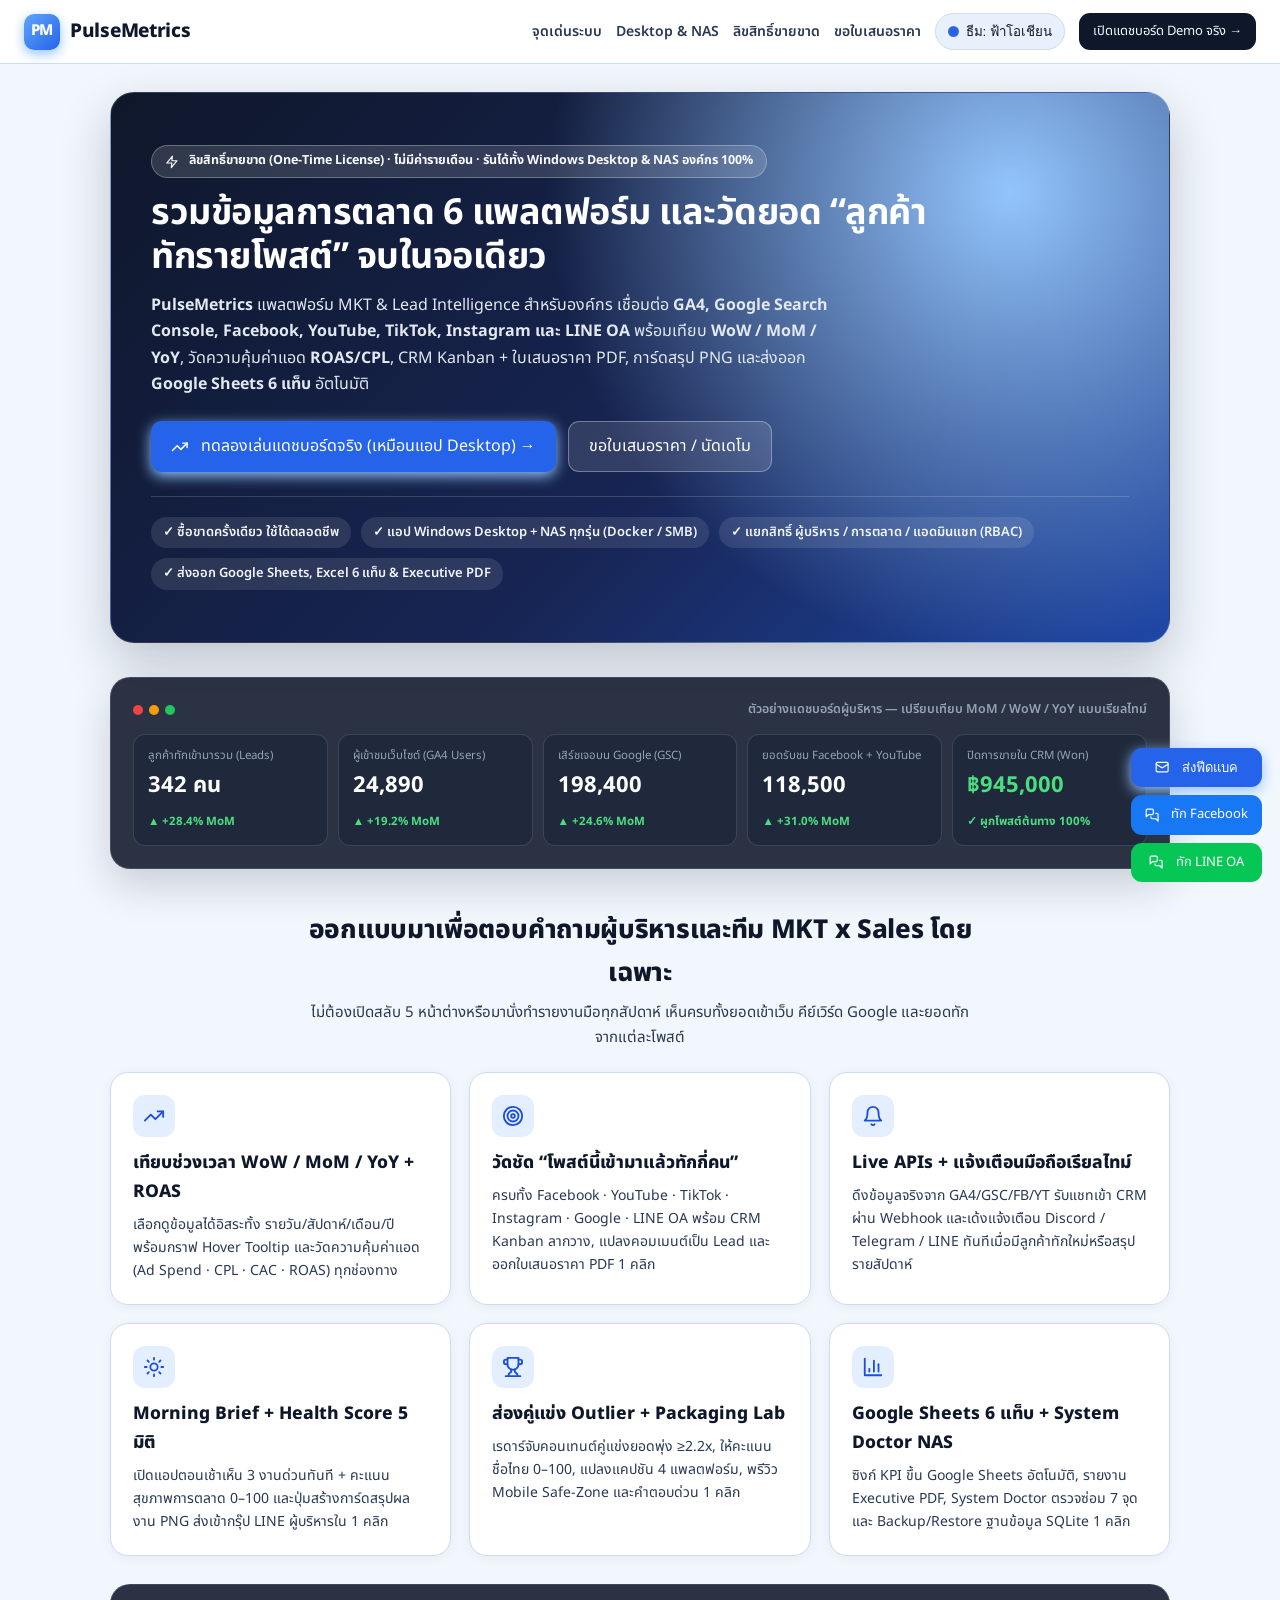
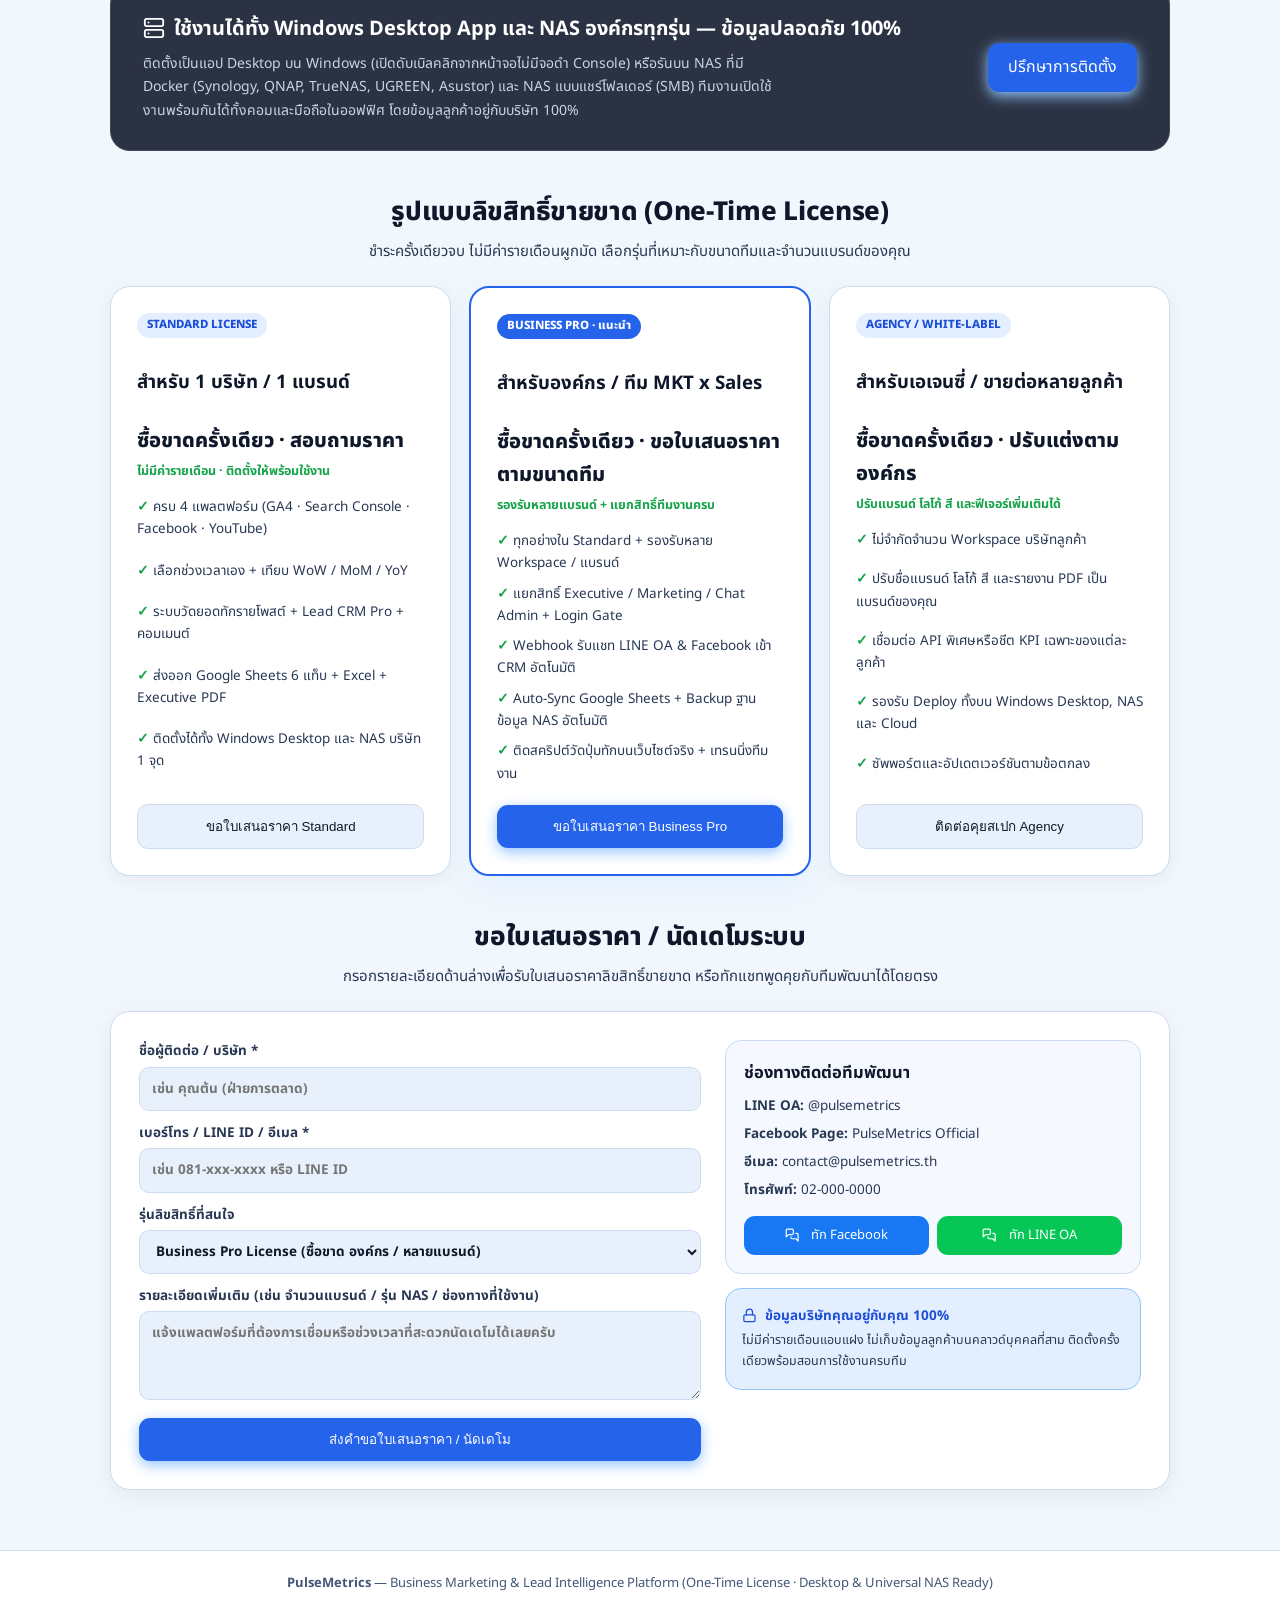
==== commit 946535e7: "Port Mail 24 themes (14 static + 10 living animated FX) to PulseMetrics app, website, and demo" ====
--- a/index.html
+++ b/index.html
@@ -5,81 +5,125 @@
 <meta name="viewport" content="width=device-width,initial-scale=1">
 <title>PulseMetrics — ระบบแดชบอร์ดการตลาดและวัดยอดลูกค้าทักสำหรับองค์กร (ลิขสิทธิ์ขายขาด)</title>
 <meta name="description" content="PulseMetrics แพลตฟอร์ม B2B Marketing & Lead Intelligence ลิขสิทธิ์ขายขาด รวม GA4, Google Search Console, Facebook Page, YouTube และ LINE OA ติดตั้งได้ทั้ง Windows Desktop และ NAS ทุกรุ่น">
-<link href="https://fonts.googleapis.com/css2?family=Inter:wght@500;600;700;800&family=Noto+Sans+Thai:wght@400;500;600;700;800&display=swap" rel="stylesheet">
+<link href="https://fonts.googleapis.com/css2?family=IBM+Plex+Sans+Thai:wght@400;500;600;700&family=Inter:wght@500;600;700;800&family=Noto+Sans+Thai:wght@400;500;600;700;800&family=Prompt:wght@400;500;600;700&display=swap" rel="stylesheet">
 <script src="./site-config.js"></script>
+<script src="./theme_fx.js?v=342"></script>
 <style>
-:root{--ac:#2563eb}
+:root{--font:"Noto Sans Thai","Inter","Segoe UI",sans-serif;--bg:#f2f7fd;--surf:#ffffff;--surf2:#e8f0fb;--surf3:#f5f9ff;--bd:#cddcf2;--tx:#0f172a;--tx2:#283854;--dim:#445778;--ac:#2563eb;--on-ac:#ffffff;--ac-ink:#1d4ed8;--ac-soft:#e3efff;--ac-bd:#93c5fd;--brand:#3b82f6;--brand-grad:linear-gradient(135deg,#60a5fa 0%,#2563eb 100%);--brand-tx:#ffffff}
 *{box-sizing:border-box}
-body{margin:0;font-family:"Noto Sans Thai","Inter","Segoe UI",sans-serif;color:#0f172a;background:#f8fafc;line-height:1.65}
+body{margin:0;font-family:var(--font);color:var(--tx);background:var(--bg);line-height:1.65;transition:background .2s,color .2s}
 a{text-decoration:none}
-.top{position:sticky;top:0;z-index:30;background:rgba(255,255,255,.94);backdrop-filter:blur(10px);border-bottom:1px solid #e2e8f0;padding:13px 24px;display:flex;align-items:center;justify-content:space-between;gap:14px;flex-wrap:wrap}
-.brand{display:flex;align-items:center;gap:10px;font-weight:800;font-size:19px;color:#0f172a;letter-spacing:-.3px}
-.logo{width:36px;height:36px;border-radius:10px;background:linear-gradient(135deg,var(--ac),#4f46e5);color:#fff;font-size:15px;font-weight:800;display:grid;place-items:center;box-shadow:0 4px 12px rgba(37,99,235,.28)}
-.nav{display:flex;gap:18px;align-items:center;flex-wrap:wrap}
-.nav a{color:#334155;font-weight:600;font-size:14px} .nav a:hover{color:var(--ac)}
+.top{position:sticky;top:0;z-index:30;background:var(--surf);backdrop-filter:blur(14px);-webkit-backdrop-filter:blur(14px);border-bottom:1px solid var(--bd);padding:13px 24px;display:flex;align-items:center;justify-content:space-between;gap:14px;flex-wrap:wrap}
+html[data-dark="1"] .top{background:rgba(15,18,28,.86)}
+.brand{display:flex;align-items:center;gap:10px;font-weight:800;font-size:19px;color:var(--tx);letter-spacing:-.3px}
+.logo{width:36px;height:36px;border-radius:10px;background:var(--brand-grad);color:var(--brand-tx);font-size:15px;font-weight:800;display:grid;place-items:center;box-shadow:0 4px 12px var(--ac-bd)}
+.nav{display:flex;gap:14px;align-items:center;flex-wrap:wrap}
+.nav a:not(.btn){color:var(--tx2);font-weight:600;font-size:14px} .nav a:not(.btn):hover{color:var(--ac-ink)}
 .btn{display:inline-flex;align-items:center;justify-content:center;gap:8px;padding:11px 20px;border-radius:11px;border:0;font:700 14.5px inherit;cursor:pointer;transition:.15s}
 .btn:hover{transform:translateY(-1px)}
-.btn-p{background:var(--ac);color:#fff;box-shadow:0 4px 14px rgba(37,99,235,.28)}
-.btn-d{background:#0f172a;color:#fff}
+.btn-p{background:var(--ac);color:var(--on-ac);box-shadow:0 4px 14px var(--ac-bd)}
+.btn-d{background:var(--tx);color:var(--bg)}
+html[data-dark="1"] .btn-d{background:var(--ac);color:var(--on-ac)}
 .btn-o{background:rgba(255,255,255,.12);color:#fff;border:1px solid rgba(255,255,255,.32)}
-.btn-l{background:#fff;color:#0f172a;border:1px solid #cbd5e1}
+.btn-l{background:var(--surf2);color:var(--tx);border:1px solid var(--bd)}
 .btn-f{background:#1877f2;color:#fff} .btn-g{background:#06c755;color:#fff}
-.wrap{max-width:1100px;margin:0 auto;padding:28px 20px 60px}
-
-.hero{background:radial-gradient(circle at 85% 18%,rgba(59,130,246,.35),transparent 42%),linear-gradient(135deg,#0f172a 0%,#172554 60%,#1e3a8a 100%);color:#fff;border-radius:24px;padding:52px 40px;margin-bottom:34px;box-shadow:0 20px 50px rgba(15,23,42,.18)}
-.pill-hero{display:inline-flex;align-items:center;gap:6px;background:rgba(59,130,246,.22);border:1px solid rgba(147,197,253,.4);color:#bfdbfe;font-size:12.5px;font-weight:700;padding:5px 13px;border-radius:999px;margin-bottom:14px}
+.wrap{max-width:1100px;margin:0 auto;padding:28px 20px 60px;position:relative;z-index:1}
+
+.hero{background:radial-gradient(circle at 85% 18%,var(--ac-bd),transparent 46%),linear-gradient(135deg,#0f172a 0%,#172554 58%,var(--ac) 135%);color:#fff;border-radius:24px;padding:52px 40px;margin-bottom:34px;box-shadow:0 20px 50px rgba(15,23,42,.22);border:1px solid rgba(255,255,255,.14)}
+html[data-anim="1"] .hero{background:linear-gradient(135deg,rgba(10,14,28,.82) 0%,rgba(15,23,42,.68) 65%,var(--ac-soft) 130%);backdrop-filter:blur(14px);-webkit-backdrop-filter:blur(14px);border:1px solid var(--ac-bd)}
+.pill-hero{display:inline-flex;align-items:center;gap:6px;background:rgba(255,255,255,.14);border:1px solid rgba(255,255,255,.28);color:#f8fafc;font-size:12.5px;font-weight:700;padding:5px 13px;border-radius:999px;margin-bottom:14px}
 .hero h1{margin:0 0 12px;font-size:36px;line-height:1.22;letter-spacing:-.5px;max-width:790px}
-.hero p{color:#cbd5e1;font-size:16px;max-width:700px;margin:0 0 24px}
-.hero-badges{display:flex;gap:10px;flex-wrap:wrap;margin-top:24px;padding-top:20px;border-top:1px solid rgba(255,255,255,.14);font-size:13px;color:#e2e8f0}
-.hero-badges span{background:rgba(255,255,255,.08);padding:5px 12px;border-radius:999px;font-weight:600}
+.hero p{color:#e2e8f0;font-size:16px;max-width:700px;margin:0 0 24px}
+.hero-badges{display:flex;gap:10px;flex-wrap:wrap;margin-top:24px;padding-top:20px;border-top:1px solid rgba(255,255,255,.16);font-size:13px;color:#f1f5f9}
+.hero-badges span{background:rgba(255,255,255,.10);padding:5px 12px;border-radius:999px;font-weight:600}
 @media(max-width:720px){.hero{padding:32px 22px}.hero h1{font-size:26px}}
 
-.mock{background:#0f172a;border-radius:20px;padding:22px;color:#e2e8f0;margin-bottom:36px;border:1px solid #1e293b;box-shadow:0 16px 40px rgba(15,23,42,.14)}
+.mock{background:rgba(15,23,42,.88);backdrop-filter:blur(12px);border-radius:20px;padding:22px;color:#e2e8f0;margin-bottom:36px;border:1px solid rgba(148,163,184,.22);box-shadow:0 16px 40px rgba(15,23,42,.18)}
 .mock-hd{display:flex;align-items:center;justify-content:space-between;gap:10px;margin-bottom:14px;flex-wrap:wrap}
 .mock-dots{display:flex;gap:6px} .mock-dots i{width:10px;height:10px;border-radius:50%;display:block;background:#334155}
 .mock-kpis{display:grid;grid-template-columns:repeat(auto-fit,minmax(175px,1fr));gap:10px}
-.mock-k{background:#1e293b;border:1px solid #334155;border-radius:12px;padding:12px 14px}
+.mock-k{background:rgba(30,41,59,.82);border:1px solid rgba(148,163,184,.22);border-radius:12px;padding:12px 14px}
 .mock-k small{display:block;color:#94a3b8;font-size:11.5px}
 .mock-k b{display:block;font-size:22px;color:#fff;margin:2px 0}
 .mock-k span{font-size:11.5px;color:#4ade80;font-weight:700}
 
 .sec-hd{text-align:center;max-width:680px;margin:40px auto 22px}
-.sec-hd h2{margin:0 0 6px;font-size:26px;font-weight:800;letter-spacing:-.3px}
-.sec-hd p{margin:0;color:#475569;font-size:15px}
+.sec-hd h2{margin:0 0 6px;font-size:26px;font-weight:800;letter-spacing:-.3px;color:var(--tx)}
+.sec-hd p{margin:0;color:var(--tx2);font-size:15px}
 
 .grid3{display:grid;grid-template-columns:repeat(auto-fit,minmax(290px,1fr));gap:18px;margin-bottom:28px}
-.card{background:#fff;border:1px solid #e2e8f0;border-radius:18px;padding:22px;box-shadow:0 2px 12px rgba(15,23,42,.04);display:flex;flex-direction:column}
-.card .ic{width:42px;height:42px;border-radius:12px;background:#eff6ff;color:var(--ac);font-size:20px;display:grid;place-items:center;margin-bottom:12px}
-.card h3{margin:0 0 6px;font-size:17.5px;font-weight:800}
-.card p{margin:0;color:#475569;font-size:14px}
-
-.lic-card{background:#fff;border:1px solid #e2e8f0;border-radius:20px;padding:26px;box-shadow:0 4px 18px rgba(15,23,42,.05);display:flex;flex-direction:column}
-.lic-card.pop{border:2px solid var(--ac);box-shadow:0 12px 32px rgba(37,99,235,.14);position:relative}
-.lic-tag{display:inline-block;font-size:11.5px;font-weight:800;padding:3px 10px;border-radius:999px;background:#eff6ff;color:#1d4ed8;width:fit-content;margin-bottom:10px}
-.lic-price{font-size:20px;font-weight:800;color:#0f172a;margin:8px 0 4px}
+.card{background:var(--surf);border:1px solid var(--bd);border-radius:18px;padding:22px;box-shadow:0 2px 12px rgba(15,23,42,.05);display:flex;flex-direction:column}
+.card .ic{width:42px;height:42px;border-radius:12px;background:var(--ac-soft);color:var(--ac-ink);font-size:20px;display:grid;place-items:center;margin-bottom:12px}
+.card h3{margin:0 0 6px;font-size:17.5px;font-weight:800;color:var(--tx)}
+.card p{margin:0;color:var(--tx2);font-size:14px}
+
+.lic-card{background:var(--surf);border:1px solid var(--bd);border-radius:20px;padding:26px;box-shadow:0 4px 18px rgba(15,23,42,.06);display:flex;flex-direction:column}
+.lic-card.pop{border:2px solid var(--ac);box-shadow:0 12px 32px var(--ac-soft);position:relative}
+.lic-tag{display:inline-block;font-size:11.5px;font-weight:800;padding:3px 10px;border-radius:999px;background:var(--ac-soft);color:var(--ac-ink);width:fit-content;margin-bottom:10px}
+.lic-price{font-size:20px;font-weight:800;color:var(--tx);margin:8px 0 4px}
 .lic-sub{font-size:12.5px;color:#16a34a;font-weight:700;margin-bottom:14px}
-.lic-list{list-style:none;padding:0;margin:0 0 20px;display:grid;gap:8px;font-size:13.5px;color:#334155;flex:1}
+html[data-dark="1"] .lic-sub{color:#4ade80}
+.lic-list{list-style:none;padding:0;margin:0 0 20px;display:grid;gap:8px;font-size:13.5px;color:var(--tx2);flex:1}
 .lic-list li::before{content:"✓ ";color:#16a34a;font-weight:800}
-
-.nas-band{background:#0f172a;color:#fff;border-radius:20px;padding:28px 32px;display:flex;align-items:center;justify-content:space-between;gap:20px;flex-wrap:wrap;margin:28px 0}
+html[data-dark="1"] .lic-list li::before{color:#4ade80}
+
+.nas-band{background:rgba(15,23,42,.88);backdrop-filter:blur(12px);border:1px solid rgba(148,163,184,.2);color:#fff;border-radius:20px;padding:28px 32px;display:flex;align-items:center;justify-content:space-between;gap:20px;flex-wrap:wrap;margin:28px 0}
 .nas-band h3{margin:0 0 6px;font-size:20px} .nas-band p{margin:0;color:#cbd5e1;font-size:14px;max-width:640px}
 
-.form-box{background:#fff;border:1px solid #cbd5e1;border-radius:20px;padding:28px;display:grid;grid-template-columns:1.15fr .85fr;gap:24px;box-shadow:0 6px 24px rgba(15,23,42,.05)}
+.form-box{background:var(--surf);border:1px solid var(--bd);border-radius:20px;padding:28px;display:grid;grid-template-columns:1.15fr .85fr;gap:24px;box-shadow:0 6px 24px rgba(15,23,42,.06)}
 @media(max-width:800px){.form-box{grid-template-columns:1fr}}
-label{display:block;font-size:13.5px;font-weight:700;margin-bottom:11px;color:#334155}
-input,textarea,select{width:100%;font:inherit;padding:10px 12px;border:1px solid #cbd5e1;border-radius:10px;margin-top:4px;background:#f8fafc}
-input:focus,textarea:focus,select:focus{outline:none;border-color:var(--ac);background:#fff}
-
-.result-box{display:none;background:#f0fdf4;border:1px solid #86efac;color:#14532d;border-radius:14px;padding:14px 16px;margin-top:12px;font-size:13.5px}
-.foot{border-top:1px solid #e2e8f0;padding:22px 20px;text-align:center;color:#64748b;font-size:13px;background:#fff}
+.info-panel{background:var(--surf3);border:1px solid var(--bd);border-radius:16px;padding:18px;color:var(--tx)}
+.info-panel .ct-list{font-size:13.5px;color:var(--tx2);display:grid;gap:6px}
+.safe-panel{background:var(--ac-soft);border:1px solid var(--ac-bd);border-radius:16px;padding:16px;color:var(--tx)}
+.safe-panel b{color:var(--ac-ink)}
+.safe-panel div{color:var(--tx2)}
+label{display:block;font-size:13.5px;font-weight:700;margin-bottom:11px;color:var(--tx2)}
+input,textarea,select{width:100%;font:inherit;padding:10px 12px;border:1px solid var(--bd);border-radius:10px;margin-top:4px;background:var(--surf2);color:var(--tx)}
+input:focus,textarea:focus,select:focus{outline:none;border-color:var(--ac);background:var(--surf)}
+
+.result-box{display:none;background:rgba(22,163,74,.14);border:1px solid rgba(34,197,94,.45);color:var(--tx);border-radius:14px;padding:14px 16px;margin-top:12px;font-size:13.5px}
+.foot{border-top:1px solid var(--bd);padding:22px 20px;text-align:center;color:var(--dim);font-size:13px;background:var(--surf);position:relative;z-index:1}
 .float-chat{position:fixed;right:18px;bottom:18px;display:flex;flex-direction:column;gap:8px;z-index:40}
 .toast{position:fixed;left:50%;bottom:24px;transform:translateX(-50%);background:#0f172a;color:#fff;padding:11px 18px;border-radius:12px;font-size:14px;font-weight:600;display:none;z-index:50;box-shadow:0 12px 30px rgba(0,0,0,.3)}
 svg.ic-svg{width:1.1em;height:1.1em;vertical-align:-.18em;display:inline-block;flex:none;margin-right:4px}
 .card .ic svg.ic-svg{width:22px;height:22px;margin:0}
+
+/* 24-Theme Picker Button & Popover (Synced with PulseMetrics App & Mail) */
+.sth-btn{display:inline-flex;align-items:center;gap:7px;padding:7px 12px;border-radius:999px;border:1px solid var(--bd);background:var(--surf2);color:var(--tx);font:700 12.5px inherit;cursor:pointer;transition:.15s}
+.sth-btn:hover{border-color:var(--ac);background:var(--ac-soft);color:var(--ac-ink)}
+.sth-dot{width:11px;height:11px;border-radius:50%;background:var(--ac);border:1.5px solid rgba(128,128,128,.35);flex:none}
+#siteThPanel{position:fixed;top:66px;right:20px;z-index:85;width:min(380px,93vw);max-height:78vh;overflow-y:auto;background:var(--surf);backdrop-filter:blur(18px);-webkit-backdrop-filter:blur(18px);border:1px solid var(--bd);border-radius:16px;padding:14px 16px;box-shadow:0 18px 48px rgba(15,17,26,.28);display:none;color:var(--tx)}
+#siteThPanel.open{display:block}
+.sth-hd{display:flex;align-items:center;justify-content:space-between;gap:8px;margin-bottom:8px}
+.sth-hd b{display:block;font-size:14.5px;color:var(--tx)} .sth-hd small{display:block;font-size:11px;color:var(--dim)}
+.sth-rst{padding:3px 9px;border-radius:8px;border:1px solid var(--bd);background:var(--surf2);color:var(--tx2);font:600 11.5px inherit;cursor:pointer}
+.sth-tabs{display:grid;grid-template-columns:repeat(3,minmax(0,1fr));gap:4px;padding:3px;border-radius:11px;background:var(--surf2);border:1px solid var(--bd);margin-bottom:10px}
+.sth-tab{padding:6px 4px;border-radius:8px;border:0;background:transparent;color:var(--dim);font:700 11.5px/1.2 inherit;cursor:pointer;text-align:center}
+.sth-tab.on{background:var(--surf);color:var(--ac-ink);box-shadow:0 1px 5px rgba(0,0,0,.12)}
+.sth-grid{display:grid;grid-template-columns:minmax(0,1fr) minmax(0,1fr);gap:6px;margin-bottom:10px}
+.sth-opt{display:flex;align-items:center;gap:7px;width:100%;min-width:0;padding:7px 8px;border-radius:11px;border:1px solid var(--bd);background:var(--surf3);color:var(--tx);text-align:left;font:600 12px/1.2 inherit;cursor:pointer}
+.sth-opt.on{border-color:var(--ac);background:var(--ac-soft)}
+.sth-opt .thsw{width:19px;height:19px;border-radius:50%;flex:none;border:1.5px solid rgba(128,128,128,.3)}
+.sth-nm{min-width:0;flex:1;overflow:hidden;text-overflow:ellipsis;white-space:nowrap}
+.sth-nm small{display:block;font-size:10px;font-weight:500;color:var(--dim);overflow:hidden;text-overflow:ellipsis;white-space:nowrap}
+.sth-sec{font-size:11.5px;font-weight:700;color:var(--dim);margin:8px 0 5px}
+.sth-dots{display:flex;align-items:center;gap:6px;flex-wrap:wrap}
+.sth-cdot{width:22px;height:22px;padding:0;border-radius:50%;border:2px solid transparent;cursor:pointer}
+.sth-cdot.on{border-color:var(--tx);transform:scale(1.12)}
+#sth-col{width:28px;height:24px;padding:1px;border-radius:6px;margin:0;cursor:pointer}
+.sth-segs{display:grid;grid-template-columns:minmax(0,1fr) minmax(0,1fr);gap:6px;margin-bottom:8px}
+.sth-seg{padding:7px 8px;border-radius:9px;border:1px solid var(--bd);background:var(--surf3);color:var(--tx2);font:600 12px inherit;cursor:pointer;text-align:center}
+.sth-seg.on{background:var(--ac-soft);border-color:var(--ac);color:var(--ac-ink)}
+.sth-note{font-size:12px;color:var(--dim);background:var(--surf2);border:1px solid var(--bd);border-radius:10px;padding:9px 11px;margin-top:6px}
+.sth-ft{display:flex;gap:7px;margin-top:10px;padding-top:10px;border-top:1px solid var(--bd)}
+.sth-q{flex:1;padding:7px 9px;border-radius:10px;border:1px solid var(--bd);background:var(--surf2);color:var(--tx);font:600 12px inherit;cursor:pointer}
+.sth-q:hover{border-color:var(--ac-bd);color:var(--ac-ink)}
+#fbModal .fb-card{width:min(490px,95vw);background:var(--surf);color:var(--tx);border:1px solid var(--bd);border-radius:18px;padding:22px 24px;box-shadow:0 24px 60px rgba(0,0,0,.35)}
 </style>
 <script src="./icons.js"></script>
 </head>
 <body>
+<canvas id="mailThemeFx" aria-hidden="true"></canvas>
 <header class="top">
   <a class="brand" id="topBrand" href="#top"><span class="logo">PM</span> PulseMetrics</a>
   <nav class="nav">
@@ -87,9 +131,11 @@
     <a href="#nas">Desktop &amp; NAS</a>
     <a href="#license">ลิขสิทธิ์ขายขาด</a>
     <a href="#contact">ขอใบเสนอราคา</a>
+    <button type="button" class="sth-btn" id="siteThBtn" title="เปลี่ยนธีม 24 แบบ (รวม 10 ธีมอนิเมชั่น)"><span class="sth-dot"></span><span class="sth-lbl">ธีม: 24 แบบ</span></button>
     <a class="btn btn-d" id="navDemoBtn" style="padding:8px 14px;font-size:13px" href="./demo/">เปิดแดชบอร์ด Demo จริง →</a>
   </nav>
 </header>
+<div id="siteThPanel"></div>
 
 <div class="wrap" id="top">
   <section class="hero">
@@ -215,9 +261,9 @@
       <div class="result-box" id="resBox"></div>
     </div>
     <div style="display:flex;flex-direction:column;gap:14px">
-      <div style="background:#f8fafc;border:1px solid #e2e8f0;border-radius:16px;padding:18px">
+      <div class="info-panel">
         <h3 style="margin:0 0 8px;font-size:16.5px">ช่องทางติดต่อทีมพัฒนา</h3>
-        <div style="font-size:13.5px;color:#334155;display:grid;gap:6px">
+        <div class="ct-list">
           <div><b>LINE OA:</b> <span id="ctLine">@pulsemetrics</span></div>
           <div><b>Facebook Page:</b> <span id="ctFb">PulseMetrics Official</span></div>
           <div><b>อีเมล:</b> <span id="ctEmail">contact@pulsemetrics.th</span></div>
@@ -229,9 +275,9 @@
         </div>
       </div>
 
-      <div style="background:#eff6ff;border:1px solid #bfdbfe;border-radius:16px;padding:16px">
-        <b style="font-size:13.5px;color:#1e3a8a;display:block;margin-bottom:4px"><i data-ic="lock"></i> ข้อมูลบริษัทคุณอยู่กับคุณ 100%</b>
-        <div style="font-size:12.5px;color:#1e40af">ไม่มีค่ารายเดือนแอบแฝง ไม่เก็บข้อมูลลูกค้าบนคลาวด์บุคคลที่สาม ติดตั้งครั้งเดียวพร้อมสอนการใช้งานครบทีม</div>
+      <div class="safe-panel">
+        <b style="font-size:13.5px;display:block;margin-bottom:4px"><i data-ic="lock"></i> ข้อมูลบริษัทคุณอยู่กับคุณ 100%</b>
+        <div style="font-size:12.5px">ไม่มีค่ารายเดือนแอบแฝง ไม่เก็บข้อมูลลูกค้าบนคลาวด์บุคคลที่สาม ติดตั้งครั้งเดียวพร้อมสอนการใช้งานครบทีม</div>
       </div>
     </div>
   </div>
@@ -247,12 +293,12 @@
   <a class="btn btn-g" id="flLine" style="padding:9px 14px;font-size:13px" href="https://line.me/" target="_blank"><i data-ic="chats"></i> ทัก LINE OA</a>
 </div>
 <div id="fbModal" style="position:fixed;inset:0;background:rgba(15,23,42,.58);display:none;place-items:center;padding:18px;z-index:60" onclick="if(event.target===this)this.style.display='none'">
-  <div style="width:min(490px,95vw);background:#fff;border-radius:18px;padding:22px 24px;box-shadow:0 24px 60px rgba(0,0,0,.3)">
+  <div class="fb-card">
     <div style="display:flex;justify-content:space-between;align-items:center;margin-bottom:8px">
       <b style="font-size:17px"><i data-ic="mail"></i> ส่งฟีดแบค / แนะนำจุดปรับปรุง</b>
       <button class="btn btn-l" style="padding:5px 11px;font-size:12px" onclick="document.getElementById('fbModal').style.display='none'">ปิด</button>
     </div>
-    <p style="margin:0 0 12px;color:#475569;font-size:13px">ลองดูหน้าเว็บแล้วชอบตรงไหน หรืออยากให้ปรับปรุงอะไร พิมพ์ส่งให้ทีมพัฒนาได้เลยครับ!</p>
+    <p style="margin:0 0 12px;color:var(--tx2);font-size:13px">ลองดูหน้าเว็บแล้วชอบตรงไหน หรืออยากให้ปรับปรุงอะไร พิมพ์ส่งให้ทีมพัฒนาได้เลยครับ!</p>
     <label>ชื่อเล่น / ชื่อผู้ส่ง (ไม่บังคับ)<input id="wfName" placeholder="เช่น เพื่อน / บีม"></label>
     <label>หมวดหมู่<select id="wfCat"><option value="ux"> ดีไซน์ / ความน่าใช้</option><option value="feature"> ฟีเจอร์ที่อยากให้เพิ่ม</option><option value="bug"> แจ้งบั๊ก</option><option value="pricing"> ราคา / ลิขสิทธิ์</option></select></label>
     <label>คะแนนความชอบ<select id="wfRat"><option value="5"> (5/5 ดีมาก)</option><option value="4"> (4/5 ดี)</option><option value="3"> (3/5 พอใช้)</option><option value="2"> (2/5 ควรปรับ)</option><option value="1"> (1/5 ต้องแก้ด่วน)</option></select></label>
@@ -279,7 +325,11 @@
 };
 
 (function applyConfig() {
-  if (CFG.accentColor) document.documentElement.style.setProperty('--ac', CFG.accentColor);
+  if (window.PM_THEME_FX && typeof window.PM_THEME_FX.mountSitePicker === 'function') {
+    window.PM_THEME_FX.mountSitePicker({defaultTheme: 'ocean'});
+  } else if (CFG.accentColor) {
+    document.documentElement.style.setProperty('--ac', CFG.accentColor);
+  }
   document.title = CFG.brandName + ' — ระบบแดชบอร์ดการตลาดและวัดยอดลูกค้าทักสำหรับองค์กร (ลิขสิทธิ์ขายขาด)';
   document.getElementById('topBrand').innerHTML = `<span class="logo">${CFG.brandLogo}</span> ${CFG.brandName}`;
   document.getElementById('heroBrand').textContent = CFG.brandName;
